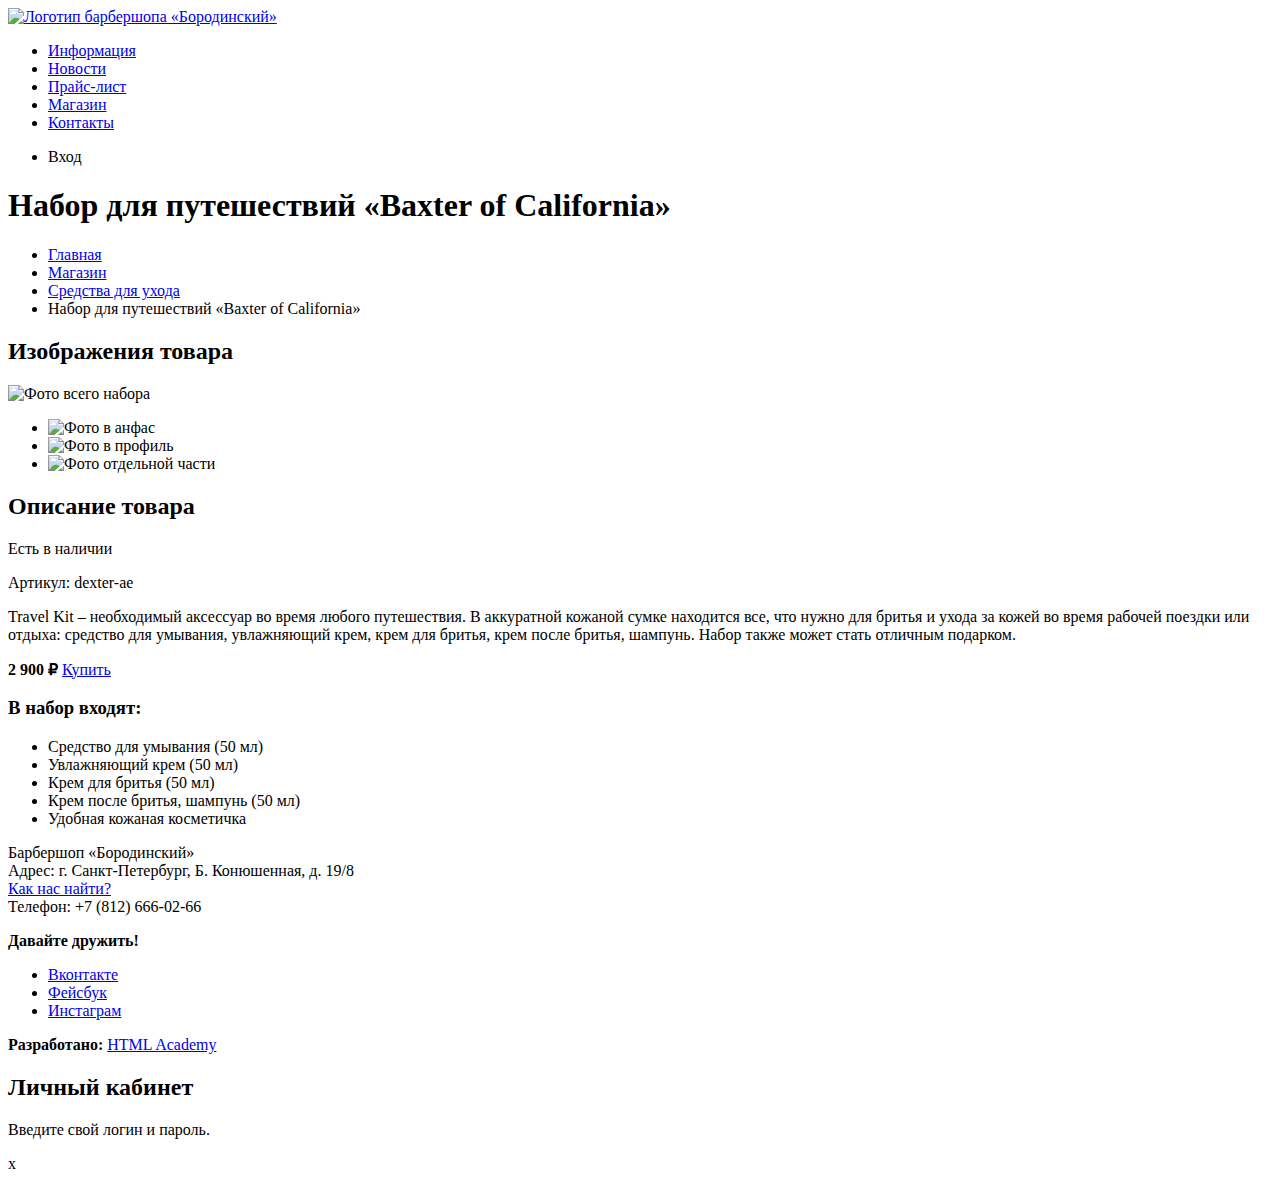
==== catalog-item.html @ efb2ac24 "Разметка главной страницы барбершопа, каталога и карточки товара" ====
<!DOCTYPE html>
<html lang="ru">
  <head>
    <meta charset="utf-8">
    <title></title>
  </head>
  <body>
    <header class="main-header">
      <nav class="main-navigation">
        <a class="main-header-logo" href="index.html">
          <img src="img/logo.svg" width="111" height="24" alt="Логотип барбершопа «Бородинский»">
        </a>
        <ul class="site-navigation">
          <li><a href="info.html">Информация</a></li>
          <li><a href="news.html">Новости</a></li>
          <li><a href="price.html">Прайс-лист</a></li>
           <li class="site-navigation-current"><a href="catalog.html">Магазин</a></li>
          <li><a href="contacts.html">Контакты</a></li>
        </ul>
        <ul class="user-navigation">
          <li class="login-link">Вход</li>
        </ul>
      </nav>
    </header>
    <main class="container">
      
      <h1 class="page-title">Набор для путешествий «Baxter of California»</h1>
      
      <ul class="breadcrumbs">
        <li><a href="index.html">Главная</a></li>
        <li><a href="#">Магазин</a></li>
        <li><a href="#">Средства для ухода</a></li>
        <li class="breadcrumbs-current">Набор для путешествий «Baxter of California»</li>
      </ul>
      
      <section class="product-photos">
        <h2 class="visually-hidden">Изображения товара</h2>
        <p class="product-photo-full">
          <img src="img/product-big.jpg" width="460" height="498" alt="Фото всего набора">
        </p>
        <ul class="product-photo-preview">
          <li><img src="img/product-small-1.jpg" width="140" height="149" alt="Фото в анфас"></li>
          <li><img src="img/product-small-2.jpg" width="140" height="149" alt="Фото в профиль"></li>
          <li><img src="img/product-small-3.jpg" width="140" height="149" alt="Фото отдельной части"></li>
        </ul>
      </section>
      
      <section class="product-info">
        <h2 class="visually-hidden">Описание товара</h2>
        <p class="product-availability">Есть в наличии</p>
        <p class="product-article">Артикул: dexter-ae</p>
        <p class="product-text">Travel Kit – необходимый аксессуар во время любого путешествия. В аккуратной кожаной сумке находится все, что нужно для бритья и ухода за кожей во время рабочей поездки или отдыха: средство для умывания, увлажняющий крем, крем для бритья, крем после бритья, шампунь. Набор также может стать отличным подарком.</p>
        <p class="product-price">
          <b>2 900 ₽</b>
          <a class="button" href="#">Купить</a>
        </p>
        <h3>В набор входят:</h3>
        <ul>
          <li>Средство для умывания (50 мл)</li>
          <li>Увлажняющий крем (50 мл)</li>
          <li>Крем для бритья (50 мл)</li>
          <li>Крем после бритья, шампунь (50 мл)</li>
          <li>Удобная кожаная косметичка</li>
        </ul>
      </section>
    </main>
    <footer class="main-footer">
      <p class="footer-contacts">
        Барбершоп «Бородинский»<br>
        Адрес: г. Санкт-Петербург, Б. Конюшенная, д. 19/8<br>
        <a href="map.html">Как нас найти?</a><br>
        Телефон: +7 (812) 666-02-66
      </p>
      <div class="footer-social">
        <b>Давайте дружить!</b>
        <ul>
          <li><a class="social-button" href="#">Вконтакте</a></li>
          <li><a class="social-button" href="#">Фейсбук</a></li>
          <li><a class="social-button" href="#">Инстаграм</a></li>
        </ul>
      </div>
      <p class="footer-copyright">
        <b>Разработано:</b> <a class="button" href="https://htmlacademy.ru">HTML Academy</a>
      </p>
    </footer>
    
    <section class="modal modal-login">
      <h2>Личный кабинет</h2>
      <p>Введите свой логин и пароль.</p>
      <!-- Здесь будет форма -->
      <span class="modal-close">x</span>
    </section>
  </body>
</html>
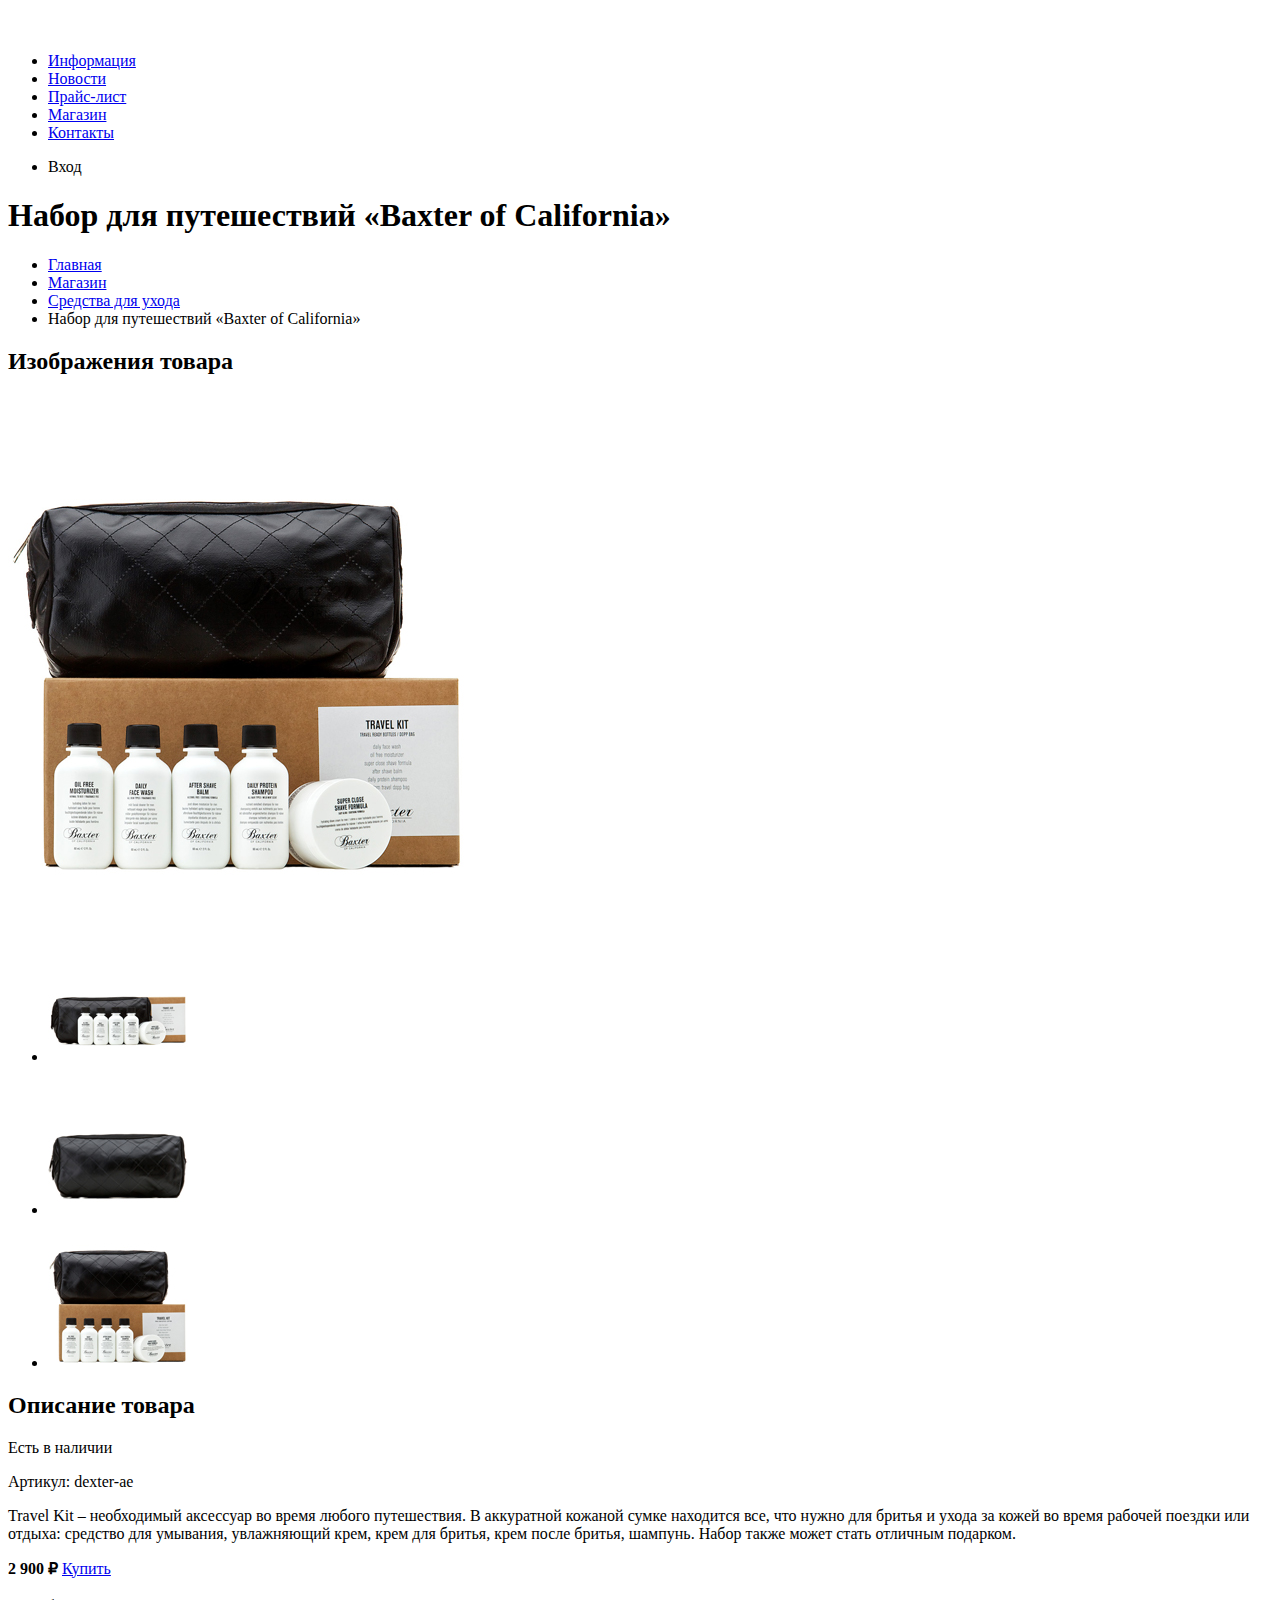
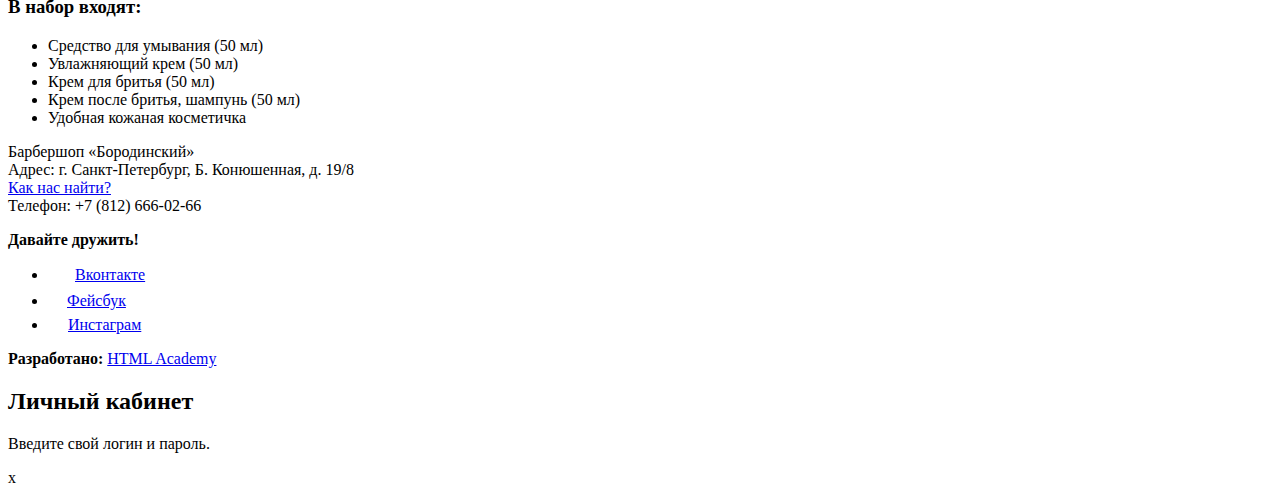
==== commit 22297238: "Добавила контентные изображения и подключила их." ====
--- a/catalog-item.html
+++ b/catalog-item.html
@@ -1,94 +1,102 @@
 <!DOCTYPE html>
 <html lang="ru">
-  <head>
-    <meta charset="utf-8">
-    <title></title>
-  </head>
-  <body>
-    <header class="main-header">
-      <nav class="main-navigation">
-        <a class="main-header-logo" href="index.html">
-          <img src="img/logo.svg" width="111" height="24" alt="Логотип барбершопа «Бородинский»">
-        </a>
-        <ul class="site-navigation">
-          <li><a href="info.html">Информация</a></li>
-          <li><a href="news.html">Новости</a></li>
-          <li><a href="price.html">Прайс-лист</a></li>
-           <li class="site-navigation-current"><a href="catalog.html">Магазин</a></li>
-          <li><a href="contacts.html">Контакты</a></li>
-        </ul>
-        <ul class="user-navigation">
-          <li class="login-link">Вход</li>
-        </ul>
-      </nav>
-    </header>
-    <main class="container">
-      
-      <h1 class="page-title">Набор для путешествий «Baxter of California»</h1>
-      
-      <ul class="breadcrumbs">
-        <li><a href="index.html">Главная</a></li>
-        <li><a href="#">Магазин</a></li>
-        <li><a href="#">Средства для ухода</a></li>
-        <li class="breadcrumbs-current">Набор для путешествий «Baxter of California»</li>
+
+<head>
+  <meta charset="utf-8">
+  <title></title>
+</head>
+
+<body>
+  <header class="main-header">
+    <nav class="main-navigation">
+      <a class="main-header-logo" href="index.html">
+        <img src="img/logo.svg" width="111" height="24" alt="Логотип барбершопа «Бородинский»">
+      </a>
+      <ul class="site-navigation">
+        <li><a href="info.html">Информация</a></li>
+        <li><a href="news.html">Новости</a></li>
+        <li><a href="price.html">Прайс-лист</a></li>
+        <li class="site-navigation-current"><a href="catalog.html">Магазин</a></li>
+        <li><a href="contacts.html">Контакты</a></li>
       </ul>
-      
-      <section class="product-photos">
-        <h2 class="visually-hidden">Изображения товара</h2>
-        <p class="product-photo-full">
-          <img src="img/product-big.jpg" width="460" height="498" alt="Фото всего набора">
-        </p>
-        <ul class="product-photo-preview">
-          <li><img src="img/product-small-1.jpg" width="140" height="149" alt="Фото в анфас"></li>
-          <li><img src="img/product-small-2.jpg" width="140" height="149" alt="Фото в профиль"></li>
-          <li><img src="img/product-small-3.jpg" width="140" height="149" alt="Фото отдельной части"></li>
-        </ul>
-      </section>
-      
-      <section class="product-info">
-        <h2 class="visually-hidden">Описание товара</h2>
-        <p class="product-availability">Есть в наличии</p>
-        <p class="product-article">Артикул: dexter-ae</p>
-        <p class="product-text">Travel Kit – необходимый аксессуар во время любого путешествия. В аккуратной кожаной сумке находится все, что нужно для бритья и ухода за кожей во время рабочей поездки или отдыха: средство для умывания, увлажняющий крем, крем для бритья, крем после бритья, шампунь. Набор также может стать отличным подарком.</p>
-        <p class="product-price">
-          <b>2 900 ₽</b>
-          <a class="button" href="#">Купить</a>
-        </p>
-        <h3>В набор входят:</h3>
-        <ul>
-          <li>Средство для умывания (50 мл)</li>
-          <li>Увлажняющий крем (50 мл)</li>
-          <li>Крем для бритья (50 мл)</li>
-          <li>Крем после бритья, шампунь (50 мл)</li>
-          <li>Удобная кожаная косметичка</li>
-        </ul>
-      </section>
-    </main>
-    <footer class="main-footer">
-      <p class="footer-contacts">
-        Барбершоп «Бородинский»<br>
-        Адрес: г. Санкт-Петербург, Б. Конюшенная, д. 19/8<br>
-        <a href="map.html">Как нас найти?</a><br>
-        Телефон: +7 (812) 666-02-66
+      <ul class="user-navigation">
+        <li class="login-link">Вход</li>
+      </ul>
+    </nav>
+  </header>
+
+  <main class="container">
+    <h1 class="page-title">Набор для путешествий «Baxter of California»</h1>
+    <ul class="breadcrumbs">
+      <li><a href="index.html">Главная</a></li>
+      <li><a href="#">Магазин</a></li>
+      <li><a href="#">Средства для ухода</a></li>
+      <li class="breadcrumbs-current">Набор для путешествий «Baxter of California»</li>
+    </ul>
+
+    <section class="product-photos">
+      <h2 class="visually-hidden">Изображения товара</h2>
+      <p class="product-photo-full">
+        <img src="img/item-photo-big.jpg" width="460" height="498" alt="Фото всего набора">
       </p>
-      <div class="footer-social">
-        <b>Давайте дружить!</b>
-        <ul>
-          <li><a class="social-button" href="#">Вконтакте</a></li>
-          <li><a class="social-button" href="#">Фейсбук</a></li>
-          <li><a class="social-button" href="#">Инстаграм</a></li>
-        </ul>
-      </div>
-      <p class="footer-copyright">
-        <b>Разработано:</b> <a class="button" href="https://htmlacademy.ru">HTML Academy</a>
+      <ul class="product-photo-preview">
+        <li><img src="img/item-photo-small1.jpg" width="140" height="149" alt="Фото в анфас"></li>
+        <li><img src="img/item-photo-small2.jpg" width="140" height="149" alt="Фото в профиль"></li>
+        <li><img src="img/item-photo-small3.jpg" width="140" height="149" alt="Фото отдельной части"></li>
+      </ul>
+    </section>
+
+    <section class="product-info">
+      <h2 class="visually-hidden">Описание товара</h2>
+      <p class="product-availability">Есть в наличии</p>
+      <p class="product-article">Артикул: dexter-ae</p>
+      <p class="product-text">Travel Kit – необходимый аксессуар во время любого путешествия. В аккуратной кожаной сумке находится все, что нужно для бритья и ухода за кожей во время рабочей поездки или отдыха: средство для умывания, увлажняющий крем, крем для бритья, крем после бритья, шампунь. Набор также может стать отличным подарком.</p>
+      <p class="product-price">
+        <b>2 900 &#8381;</b>
+        <a class="button" href="#">Купить</a>
       </p>
-    </footer>
-    
-    <section class="modal modal-login">
-      <h2>Личный кабинет</h2>
-      <p>Введите свой логин и пароль.</p>
-      <!-- Здесь будет форма -->
-      <span class="modal-close">x</span>
+      <h3>В набор входят:</h3>
+      <ul>
+        <li>Средство для умывания (50 мл)</li>
+        <li>Увлажняющий крем (50 мл)</li>
+        <li>Крем для бритья (50 мл)</li>
+        <li>Крем после бритья, шампунь (50 мл)</li>
+        <li>Удобная кожаная косметичка</li>
+      </ul>
     </section>
-  </body>
-</html>
+  </main>
+  <footer class="main-footer">
+    <p class="footer-contacts">
+      Барбершоп «Бородинский»<br>
+      Адрес: г. Санкт-Петербург, Б. Конюшенная, д. 19/8<br>
+      <a href="map.html">Как нас найти?</a><br>
+      Телефон: +7 (812) 666-02-66
+    </p>
+    <div class="footer-social">
+      <b>Давайте дружить!</b>
+      <ul>
+        <li>
+          <a class="social-button" href="#">
+            <img src="img/vk.svg" width="27" height="15" alt="Вконтакте">Вконтакте</a></li>
+        <li>
+          <a class="social-button" href="#">
+            <img src="img/facebook.svg" width="19" height="22" alt="Фейсбук">Фейсбук</a></li>
+        <li>
+          <a class="social-button" href="#">
+            <img src="img/instagram.svg" width="20" height="20" alt="Инстаграм">Инстаграм</a></li>
+      </ul>
+    </div>
+    <p class="footer-copyright">
+      <b>Разработано:</b> <a class="button" href="https://htmlacademy.ru">HTML Academy</a>
+    </p>
+  </footer>
+
+  <section class="modal modal-login">
+    <h2>Личный кабинет</h2>
+    <p>Введите свой логин и пароль.</p>
+    <!-- Здесь будет форма -->
+    <span class="modal-close">x</span>
+  </section>
+</body>
+
+</html>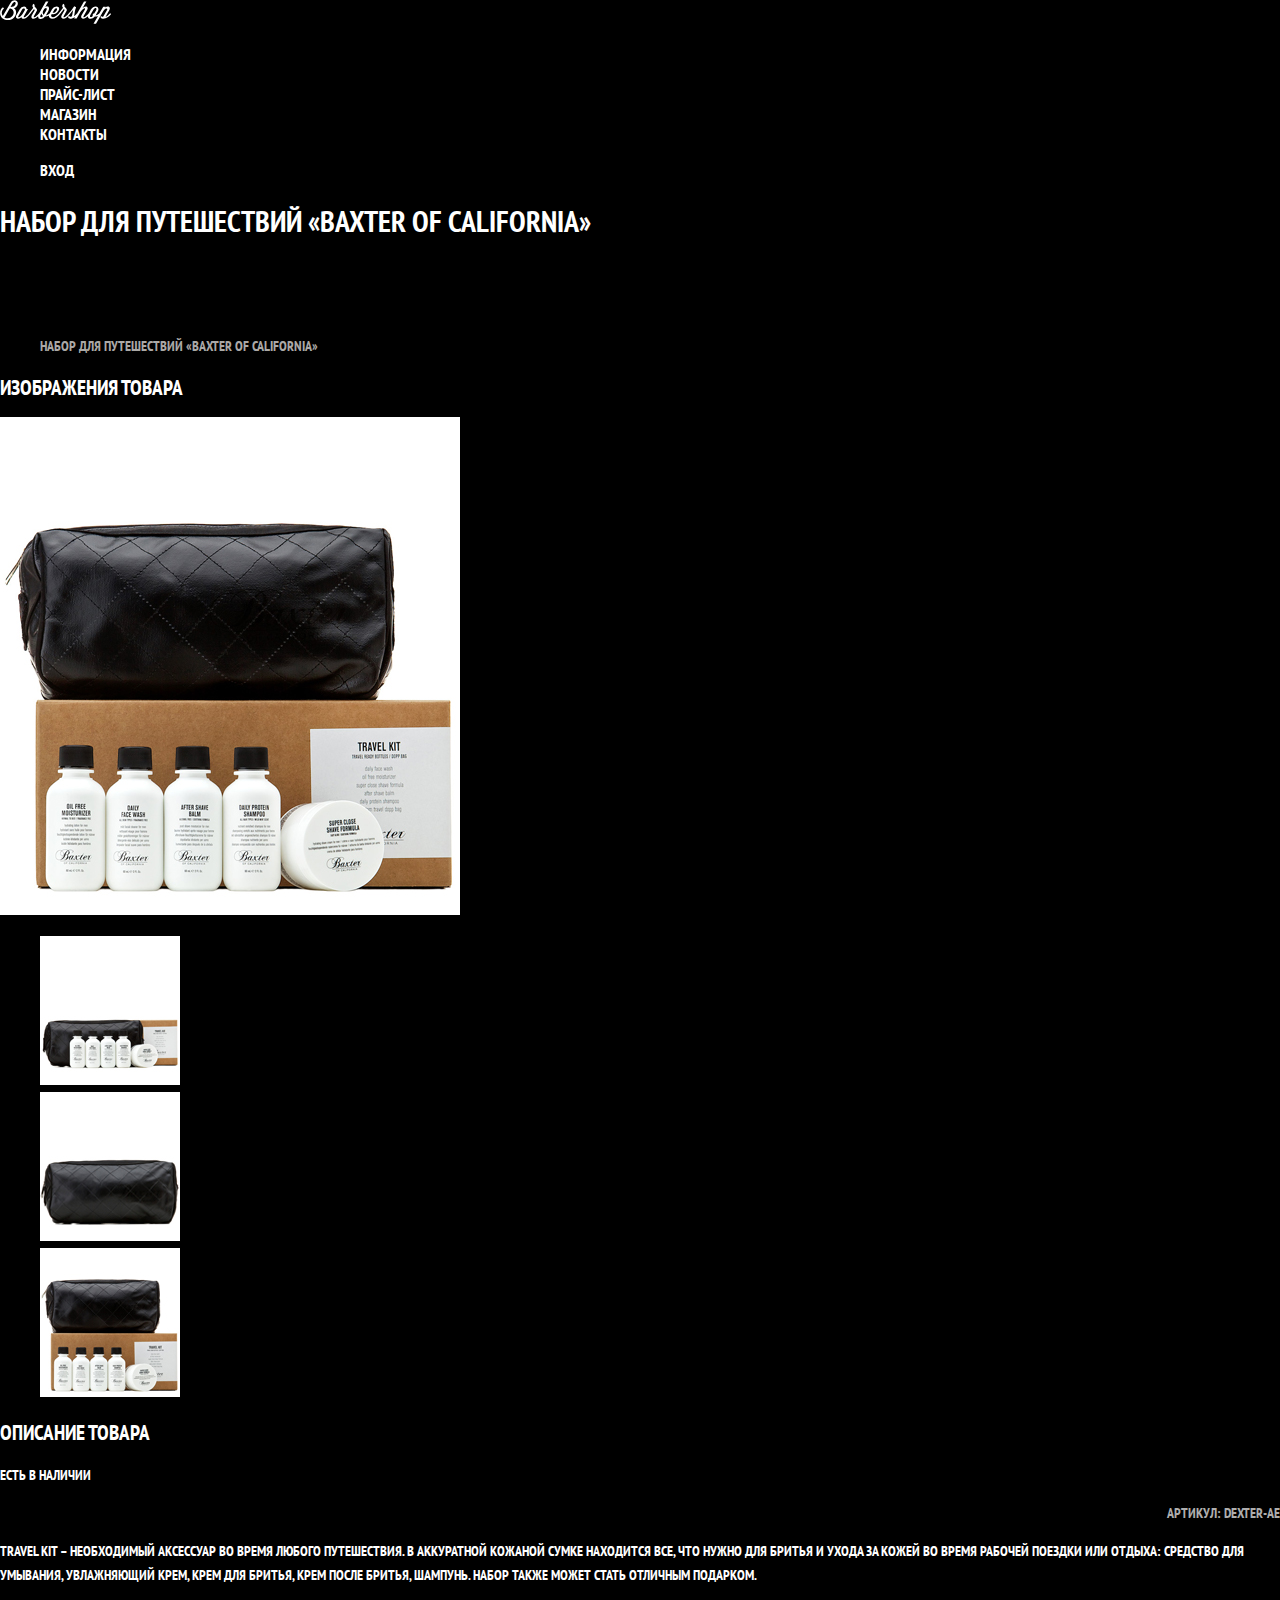
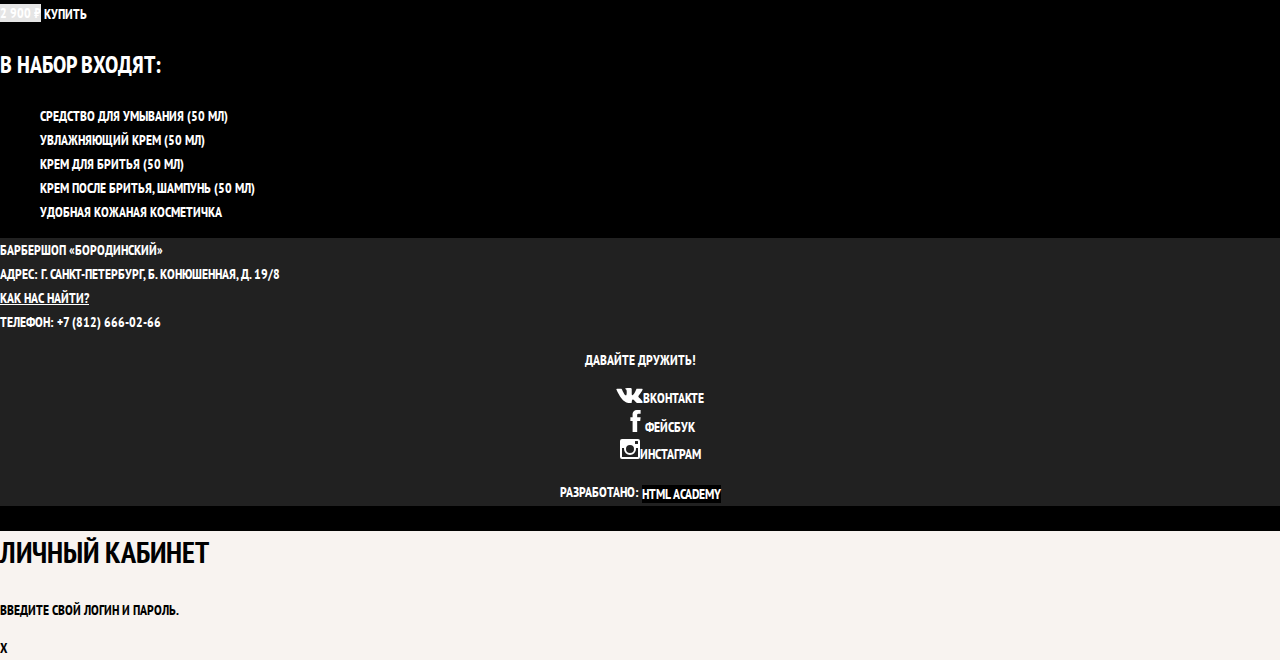
==== commit 9a026159: "Базовая стилизация Барбершопа" ====
--- a/catalog-item.html
+++ b/catalog-item.html
@@ -3,7 +3,10 @@
 
 <head>
   <meta charset="utf-8">
-  <title></title>
+  <title>Карточка товара</title>
+  <link href="https://fonts.googleapis.com/css?family=PT+Sans+Narrow:400,700&amp;subset=latin,cyrillic" rel="stylesheet">
+  <link href="css/normalize.css" rel="stylesheet">
+  <link href="css/style.css" rel="stylesheet">
 </head>
 
 <body>
--- a/css/style.css
+++ b/css/style.css
@@ -0,0 +1,312 @@
+body {
+  margin: 0;
+  padding: 0;
+
+  font-family: "PT Sans Narrow", Arial, sans-serif;
+  font-size: 14px;
+  line-height: 24px;
+  font-weight: 700;
+  color: #ffffff;
+  text-transform: uppercase;
+  
+  background-color: #000000;
+  background-image: url("img/bg.jpg");
+  background-position: top center;
+  background-repeat: no-repeat;
+}
+.inner-page {
+  color: #000000;
+
+  background-color: #f9f6f3;
+  background-image: url("img/pattern-light.jpg");
+  background-position: 0 0;
+  background-repeat: repeat;
+}
+a {
+  text-decoration: none;
+}
+.main-navigation {
+  font-size: 16px;
+  line-height: 20px;
+  color: #ffffff;
+
+  background-color: #000000;
+}
+.site-navigation,
+.user-navigation {
+  list-style: none;
+}
+.site-navigation a,
+.user-navigation a {
+  color: #ffffff;
+}
+.site-navigation a:hover,
+.site-navigation a:focus,
+.user-navigation a:hover,
+.user-navigation a:focus {
+  background-color: #242424;
+}
+.features-list {
+  list-style: none;
+}
+.feature-item {
+  text-align: center;
+}
+
+.feature-item h3 {
+  font-size: 30px;
+  line-height: 42px;
+}
+.index-columns {
+  color: #000000;
+
+  background-color: #f8f5f2;
+  background-image: url("img/pattern-light.jpg");
+  background-position: 0 0;
+  background-repeat: repeat;
+}
+
+.index-columns h2 {
+  font-size: 30px;
+  line-height: 42px;
+}
+.news-list {
+  list-style: none;
+}
+
+.news-item time {
+  text-transform: none;
+}
+.gallery-content {
+  background-color: #cccccc;
+  border: 7px solid #ffffff;
+}
+.button {
+  font: inherit;
+
+  text-align: center;
+  color: #ffffff;
+  vertical-align: middle;
+  text-transform: uppercase;
+
+  background-color: #000000;
+  border: none;
+}
+.button:hover,
+.button:focus,
+.button:active {
+  background-color: #663d15;
+}
+.appointment-item input {
+  font: inherit;
+
+  background-color: transparent;
+  border: 2px solid #000000;
+}
+.appointment-item input:focus {
+  border-color: #663d15;
+}
+.page-title {
+  font-size: 30px;
+  line-height: 42px;
+}
+.breadcrumbs {
+  list-style: none;
+}
+.breadcrumbs a {
+  color: #000000;
+}
+
+.breadcrumbs a:hover,
+.breadcrumbs a:focus {
+  text-decoration: underline;
+}
+
+.breadcrumbs-current {
+  color: #aba9a7;
+}
+.filter fieldset {
+  border: none;
+}
+.filter legend {
+  font-size: 24px;
+  line-height: 30px;
+}
+.filter ul {
+  list-style: none;
+  line-height: 18px;
+}
+.filter-input:hover + label,
+.filter-input:focus + label {
+  color: #663d15;
+}
+
+.filter-input:disabled + label {
+  color: #000000;
+
+  opacity: 0.5;
+}
+.catalog-list {
+  list-style: none;
+}
+
+.catalog-item {
+  background-color: #f8f8f8;
+  box-shadow: 0 0 10px rgba(0, 0, 0, 0.1);
+}
+
+.catalog-item:hover {
+  box-shadow: 0 0 10px rgba(0, 0, 0, 0.2);
+}
+.catalog-item a {
+  color: #000000;
+}
+
+.catalog-item h3 {
+  font-size: 14px;
+  line-height: 18px;
+}
+.catalog-category {
+  text-transform: none;
+}
+.catalog-item-price b {
+  font-size: 14px;
+  line-height: 20px;
+  text-align: center;
+
+  background-color: #e5e5e5;
+}
+.catalog-item-price .button {
+  line-height: 20px;
+  color: #ffffff;
+}
+.pagination-list {
+  list-style: none;
+}
+.pagination-item a {
+  color: #ffffff;
+
+  background-color: #000000;
+}
+.pagination-item a:hover,
+.pagination-item a:focus,
+.pagination-item a:active {
+  background-color: #663d15;
+}
+.pagination-item-current a {
+  color: #000000;
+
+  background-color: #ffffff;
+}
+
+.pagination-item-current a:hover,
+.pagination-item-current a:focus,
+.pagination-item-current a:active {
+  color: #000000;
+
+  background-color: #ffffff;
+}
+.product-photo-preview {
+  list-style: none;
+}
+.product-photo-preview li {
+  box-shadow: 0 0 10px 2px rgba(0, 0, 0, 0.1);
+}
+
+.product-photo-full {
+  box-shadow: 0 0 10px 2px rgba(0, 0, 0, 0.1);
+}
+.product-article {
+  text-align: right;
+  color: #aeaeae;
+}
+.product-price b {
+  line-height: 20px;
+  text-align: center;
+
+  background-color: #e5e5e5;
+}
+.product-info h3 {
+  font-size: 24px;
+  line-height: 30px;
+}
+
+.product-info ul {
+  list-style: none;
+}
+.main-footer {
+  color: #ffffff;
+
+  background-color: #212121;
+  background-image: url("img/pattern-dark.jpg");
+  background-position: 0 0;
+  background-repeat: repeat;
+}
+.footer-contacts a {
+  color: #ffffff;
+  text-decoration: underline;
+}
+
+.footer-contacts a:hover,
+.footer-contacts a:focus {
+  text-decoration: none;
+}
+.footer-social {
+  text-align: center;
+}
+
+.footer-social ul {
+  list-style: none;
+}
+
+.social-button {
+  color: #ffffff;
+}
+.footer-copyright {
+  text-align: center;
+}
+
+.footer-copyright .button:hover,
+.footer-copyright .button:focus {
+  color: #000000;
+
+  background-color: #ffffff;
+}
+.modal {
+  color: #000000;
+
+  background-color: #f8f3f0;
+  background-image: url("img/pattern-light.jpg");
+  background-position: 0 0;
+  background-repeat: repeat;
+}
+.modal h2 {
+  font-size: 30px;
+  line-height: 42px;
+}
+.login-form input[type="text"],
+.login-form input[type="password"] {
+  font: inherit;
+  color: #000000;
+  text-transform: uppercase;
+
+  background-color: #f9f6f3;
+  border: 2px solid #000000;
+}
+.login-form input:focus {
+  border-color: #663d15;
+}
+
+.login-checkbox:hover,
+.login-checkbox:focus {
+  color: #663d15;
+}
+.restore {
+  color: #000000;
+  text-decoration: underline;
+}
+
+.restore:hover,
+.restore:focus {
+  text-decoration: none;
+}
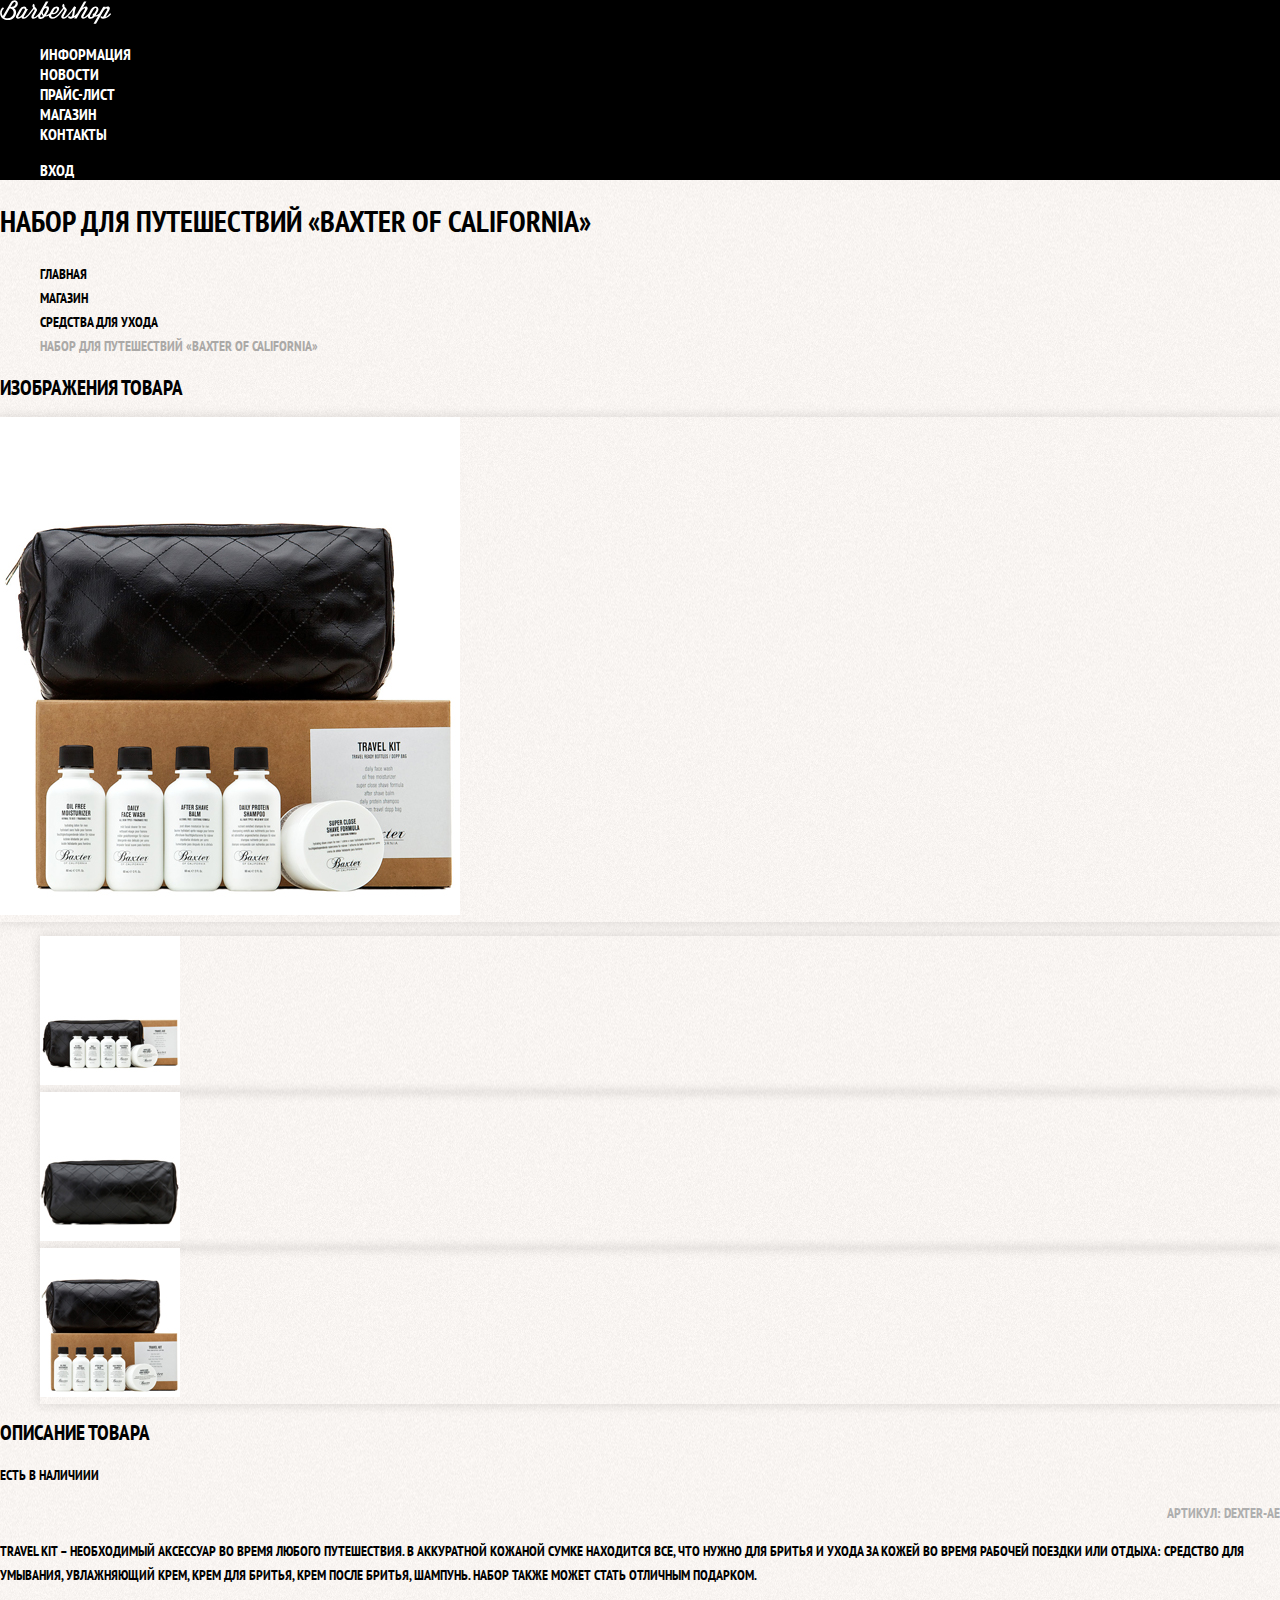
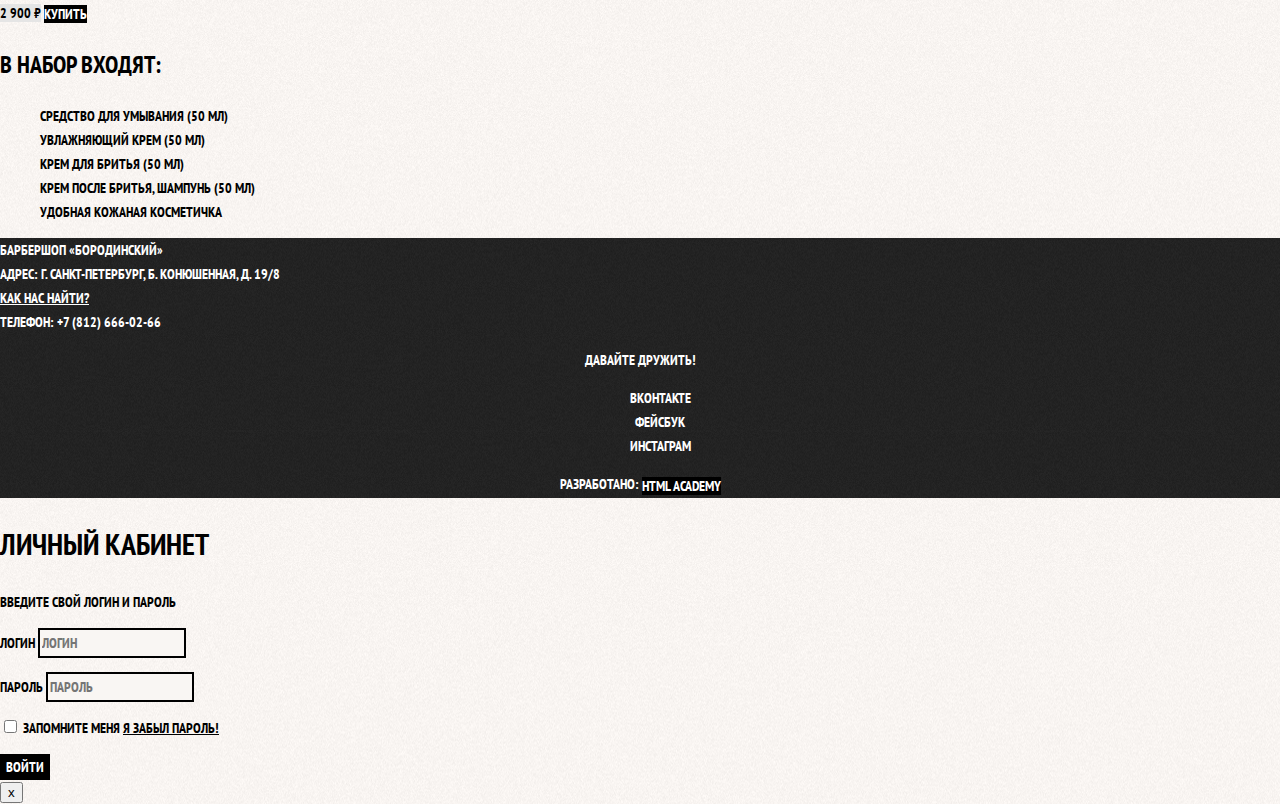
==== commit 9b03d575: "Дополнения по базовой стилизации" ====
--- a/catalog-item.html
+++ b/catalog-item.html
@@ -2,14 +2,14 @@
 <html lang="ru">
 
 <head>
-  <meta charset="utf-8">
-  <title>Карточка товара</title>
+  <meta charset="UTF-8">
+  <title></title>
   <link href="https://fonts.googleapis.com/css?family=PT+Sans+Narrow:400,700&amp;subset=latin,cyrillic" rel="stylesheet">
   <link href="css/normalize.css" rel="stylesheet">
   <link href="css/style.css" rel="stylesheet">
 </head>
 
-<body>
+<body class="inner-page">
   <header class="main-header">
     <nav class="main-navigation">
       <a class="main-header-logo" href="index.html">
@@ -27,7 +27,6 @@
       </ul>
     </nav>
   </header>
-
   <main class="container">
     <h1 class="page-title">Набор для путешествий «Baxter of California»</h1>
     <ul class="breadcrumbs">
@@ -36,22 +35,21 @@
       <li><a href="#">Средства для ухода</a></li>
       <li class="breadcrumbs-current">Набор для путешествий «Baxter of California»</li>
     </ul>
-
     <section class="product-photos">
       <h2 class="visually-hidden">Изображения товара</h2>
       <p class="product-photo-full">
-        <img src="img/item-photo-big.jpg" width="460" height="498" alt="Фото всего набора">
+        <img src="img/product-big.jpg" width="460" height="498" alt="Фото всего набора">
       </p>
       <ul class="product-photo-preview">
-        <li><img src="img/item-photo-small1.jpg" width="140" height="149" alt="Фото в анфас"></li>
-        <li><img src="img/item-photo-small2.jpg" width="140" height="149" alt="Фото в профиль"></li>
-        <li><img src="img/item-photo-small3.jpg" width="140" height="149" alt="Фото отдельной части"></li>
+        <li><img src="img/product-small-1.jpg" width="140" height="149" alt="Фото в анфас"></li>
+        <li><img src="img/product-small-2.jpg" width="140" height="149" alt="Фото в профиль"></li>
+        <li><img src="img/product-small-3.jpg" width="140" height="149" alt="Фото отдельной части"></li>
       </ul>
     </section>
 
     <section class="product-info">
       <h2 class="visually-hidden">Описание товара</h2>
-      <p class="product-availability">Есть в наличии</p>
+      <p class="product-availability">Есть в наличиии</p>
       <p class="product-article">Артикул: dexter-ae</p>
       <p class="product-text">Travel Kit – необходимый аксессуар во время любого путешествия. В аккуратной кожаной сумке находится все, что нужно для бритья и ухода за кожей во время рабочей поездки или отдыха: средство для умывания, увлажняющий крем, крем для бритья, крем после бритья, шампунь. Набор также может стать отличным подарком.</p>
       <p class="product-price">
@@ -68,6 +66,7 @@
       </ul>
     </section>
   </main>
+
   <footer class="main-footer">
     <p class="footer-contacts">
       Барбершоп «Бородинский»<br>
@@ -78,15 +77,9 @@
     <div class="footer-social">
       <b>Давайте дружить!</b>
       <ul>
-        <li>
-          <a class="social-button" href="#">
-            <img src="img/vk.svg" width="27" height="15" alt="Вконтакте">Вконтакте</a></li>
-        <li>
-          <a class="social-button" href="#">
-            <img src="img/facebook.svg" width="19" height="22" alt="Фейсбук">Фейсбук</a></li>
-        <li>
-          <a class="social-button" href="#">
-            <img src="img/instagram.svg" width="20" height="20" alt="Инстаграм">Инстаграм</a></li>
+        <li><a class="social-button" href="#">Вконтакте</a></li>
+        <li><a class="social-button" href="#">Фейсбук</a></li>
+        <li><a class="social-button" href="#">Инстаграм</a></li>
       </ul>
     </div>
     <p class="footer-copyright">
@@ -96,10 +89,30 @@
 
   <section class="modal modal-login">
     <h2>Личный кабинет</h2>
-    <p>Введите свой логин и пароль.</p>
-    <!-- Здесь будет форма -->
-    <span class="modal-close">x</span>
+    <p>Введите свой логин и пароль</p>
+    <form class="login-form" action="https://echo.htmlacademy.ru" method="post">
+      <p>
+        <label class="visually-hidden" for="user-login">Логин</label>
+        <input class="login-icon-user" id="user-login" type="text" name="login" placeholder="Логин">
+      </p>
+
+      <p>
+        <label class="visually-hidden" for="user-password">Пароль</label>
+        <input class="login-icon-password" id="user-password" type="password" name="password" placeholder="Пароль">
+      </p>
+
+      <p class="login-password-info">
+        <label class="login-checkbox">
+          <input type="checkbox" name="remember">
+          Запомните меня
+        </label>
+        <a class="restore" href="#">Я забыл пароль!</a>
+      </p>
+      <button class="button" type="submit">Войти</button>
+    </form>
+    <button class="modal-close" type="button">x</button>
   </section>
+
 </body>
 
-</html>+</html>
--- a/css/style.css
+++ b/css/style.css
@@ -8,23 +8,44 @@
   font-weight: 700;
   color: #ffffff;
   text-transform: uppercase;
-  
+
   background-color: #000000;
-  background-image: url("img/bg.jpg");
+  background-image: url("../img/bg.jpg");
   background-position: top center;
   background-repeat: no-repeat;
 }
+
 .inner-page {
   color: #000000;
 
   background-color: #f9f6f3;
-  background-image: url("img/pattern-light.jpg");
+  background-image: url("../img/pattern-light.jpg");
   background-position: 0 0;
   background-repeat: repeat;
 }
+
 a {
   text-decoration: none;
 }
+
+.button {
+  font: inherit;
+
+  text-align: center;
+  color: #ffffff;
+  vertical-align: middle;
+  text-transform: uppercase;
+
+  background-color: #000000;
+  border: none;
+}
+
+.button:hover,
+.button:focus,
+.button:active {
+  background-color: #663d15;
+}
+
 .main-navigation {
   font-size: 16px;
   line-height: 20px;
@@ -32,23 +53,28 @@
 
   background-color: #000000;
 }
+
 .site-navigation,
 .user-navigation {
   list-style: none;
 }
+
 .site-navigation a,
 .user-navigation a {
   color: #ffffff;
 }
+
 .site-navigation a:hover,
 .site-navigation a:focus,
 .user-navigation a:hover,
 .user-navigation a:focus {
   background-color: #242424;
 }
+
 .features-list {
   list-style: none;
 }
+
 .feature-item {
   text-align: center;
 }
@@ -57,11 +83,12 @@
   font-size: 30px;
   line-height: 42px;
 }
+
 .index-columns {
   color: #000000;
 
   background-color: #f8f5f2;
-  background-image: url("img/pattern-light.jpg");
+  background-image: url("../img/pattern-light.jpg");
   background-position: 0 0;
   background-repeat: repeat;
 }
@@ -70,6 +97,7 @@
   font-size: 30px;
   line-height: 42px;
 }
+
 .news-list {
   list-style: none;
 }
@@ -77,42 +105,32 @@
 .news-item time {
   text-transform: none;
 }
+
 .gallery-content {
   background-color: #cccccc;
   border: 7px solid #ffffff;
 }
-.button {
-  font: inherit;
-
-  text-align: center;
-  color: #ffffff;
-  vertical-align: middle;
-  text-transform: uppercase;
-
-  background-color: #000000;
-  border: none;
-}
-.button:hover,
-.button:focus,
-.button:active {
-  background-color: #663d15;
-}
+
 .appointment-item input {
   font: inherit;
 
   background-color: transparent;
   border: 2px solid #000000;
 }
+
 .appointment-item input:focus {
   border-color: #663d15;
 }
+
 .page-title {
   font-size: 30px;
   line-height: 42px;
 }
+
 .breadcrumbs {
   list-style: none;
 }
+
 .breadcrumbs a {
   color: #000000;
 }
@@ -125,17 +143,21 @@
 .breadcrumbs-current {
   color: #aba9a7;
 }
+
 .filter fieldset {
   border: none;
 }
+
 .filter legend {
   font-size: 24px;
   line-height: 30px;
 }
+
 .filter ul {
   list-style: none;
   line-height: 18px;
 }
+
 .filter-input:hover + label,
 .filter-input:focus + label {
   color: #663d15;
@@ -146,6 +168,7 @@
 
   opacity: 0.5;
 }
+
 .catalog-list {
   list-style: none;
 }
@@ -158,6 +181,7 @@
 .catalog-item:hover {
   box-shadow: 0 0 10px rgba(0, 0, 0, 0.2);
 }
+
 .catalog-item a {
   color: #000000;
 }
@@ -166,9 +190,11 @@
   font-size: 14px;
   line-height: 18px;
 }
+
 .catalog-category {
   text-transform: none;
 }
+
 .catalog-item-price b {
   font-size: 14px;
   line-height: 20px;
@@ -176,23 +202,28 @@
 
   background-color: #e5e5e5;
 }
+
 .catalog-item-price .button {
   line-height: 20px;
   color: #ffffff;
 }
+
 .pagination-list {
   list-style: none;
 }
+
 .pagination-item a {
   color: #ffffff;
 
   background-color: #000000;
 }
+
 .pagination-item a:hover,
 .pagination-item a:focus,
 .pagination-item a:active {
   background-color: #663d15;
 }
+
 .pagination-item-current a {
   color: #000000;
 
@@ -206,9 +237,11 @@
 
   background-color: #ffffff;
 }
+
 .product-photo-preview {
   list-style: none;
 }
+
 .product-photo-preview li {
   box-shadow: 0 0 10px 2px rgba(0, 0, 0, 0.1);
 }
@@ -216,16 +249,19 @@
 .product-photo-full {
   box-shadow: 0 0 10px 2px rgba(0, 0, 0, 0.1);
 }
+
 .product-article {
   text-align: right;
   color: #aeaeae;
 }
+
 .product-price b {
   line-height: 20px;
   text-align: center;
-
+  
   background-color: #e5e5e5;
 }
+
 .product-info h3 {
   font-size: 24px;
   line-height: 30px;
@@ -234,14 +270,16 @@
 .product-info ul {
   list-style: none;
 }
+
 .main-footer {
   color: #ffffff;
 
   background-color: #212121;
-  background-image: url("img/pattern-dark.jpg");
+  background-image: url("../img/pattern-dark.jpg");
   background-position: 0 0;
   background-repeat: repeat;
 }
+
 .footer-contacts a {
   color: #ffffff;
   text-decoration: underline;
@@ -251,6 +289,7 @@
 .footer-contacts a:focus {
   text-decoration: none;
 }
+
 .footer-social {
   text-align: center;
 }
@@ -262,6 +301,7 @@
 .social-button {
   color: #ffffff;
 }
+
 .footer-copyright {
   text-align: center;
 }
@@ -272,18 +312,21 @@
 
   background-color: #ffffff;
 }
+
 .modal {
   color: #000000;
 
   background-color: #f8f3f0;
-  background-image: url("img/pattern-light.jpg");
+  background-image: url("../img/pattern-light.jpg");
   background-position: 0 0;
   background-repeat: repeat;
 }
+
 .modal h2 {
   font-size: 30px;
   line-height: 42px;
 }
+
 .login-form input[type="text"],
 .login-form input[type="password"] {
   font: inherit;
@@ -293,6 +336,7 @@
   background-color: #f9f6f3;
   border: 2px solid #000000;
 }
+
 .login-form input:focus {
   border-color: #663d15;
 }
@@ -301,6 +345,7 @@
 .login-checkbox:focus {
   color: #663d15;
 }
+
 .restore {
   color: #000000;
   text-decoration: underline;
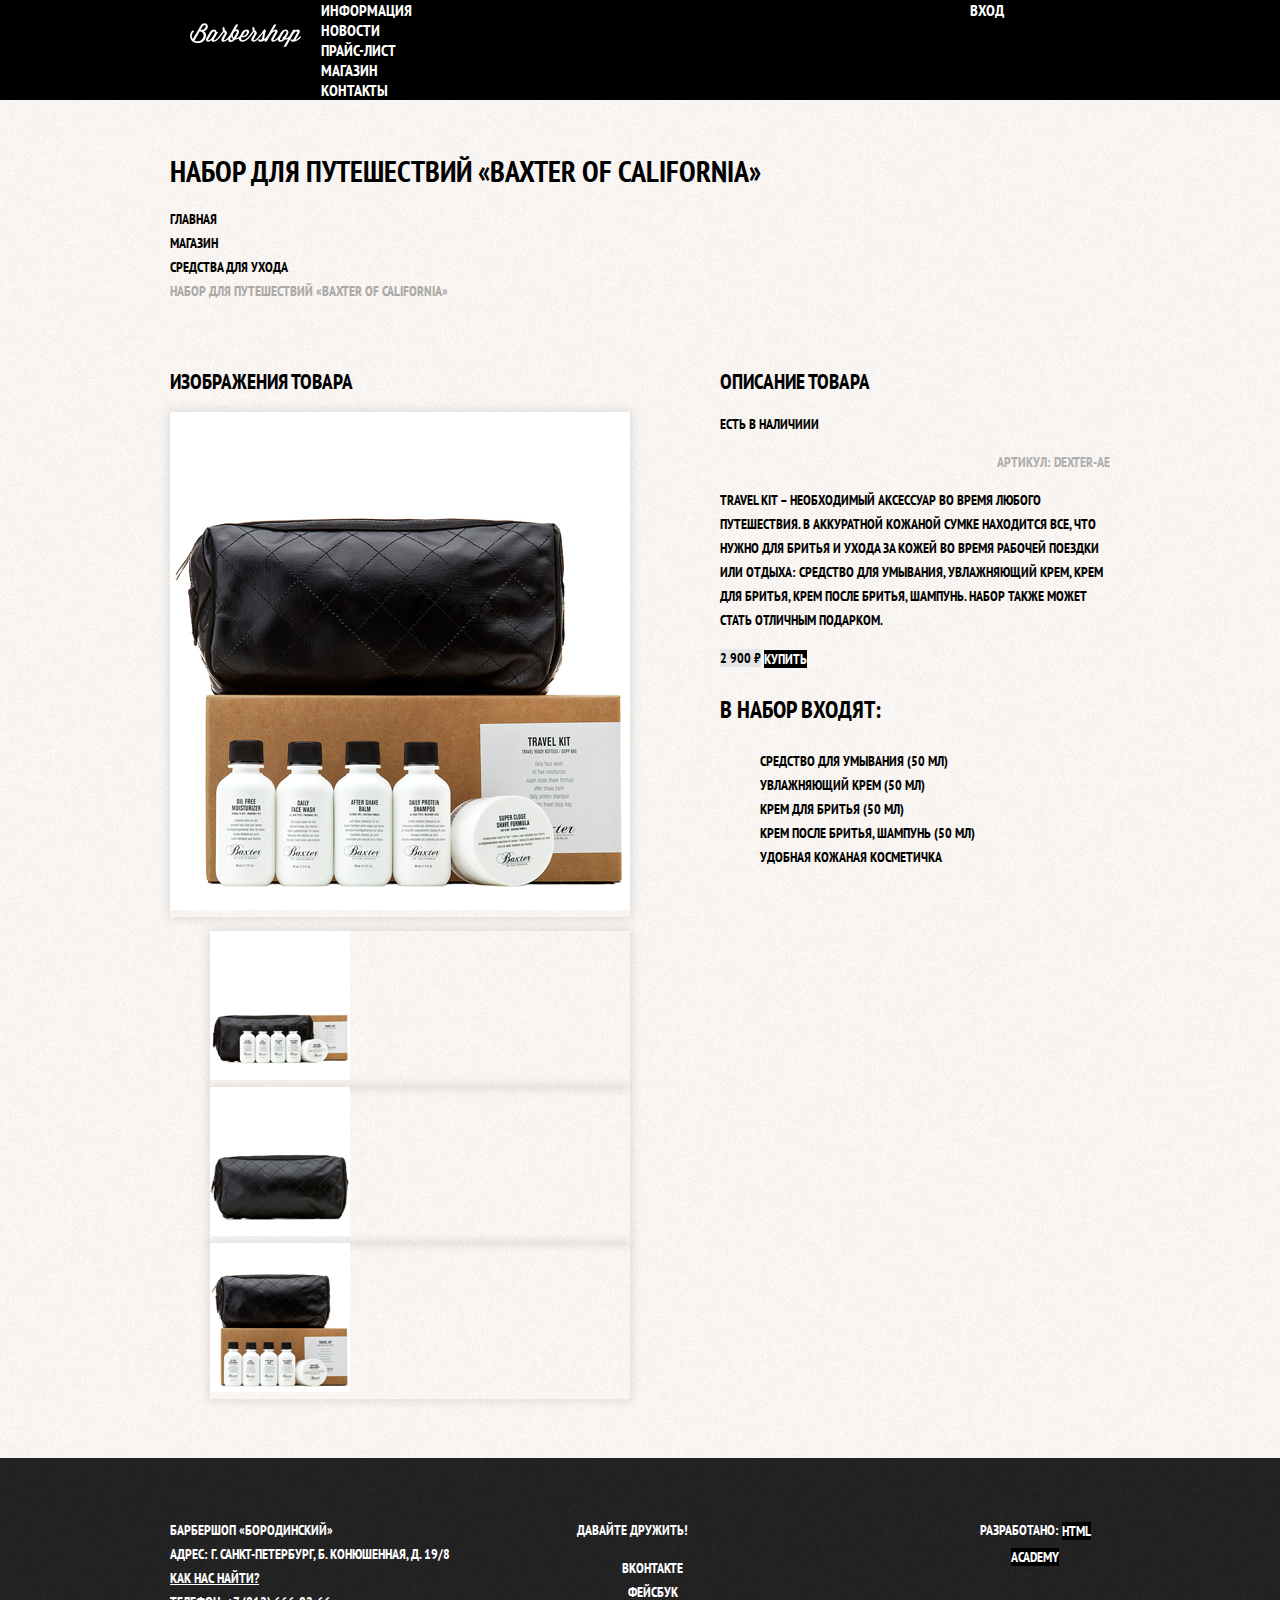
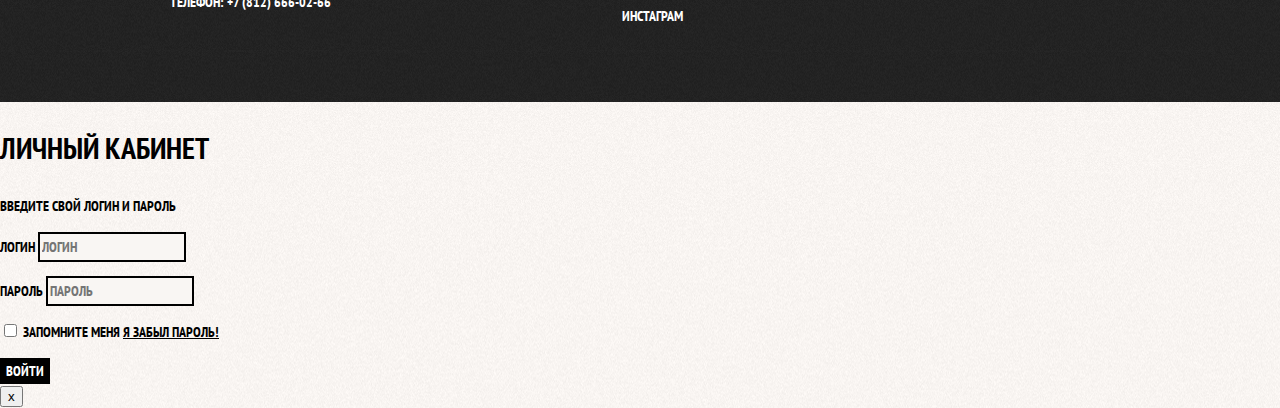
==== commit a75444c9: "Сетки" ====
--- a/catalog-item.html
+++ b/catalog-item.html
@@ -11,7 +11,7 @@
 
 <body class="inner-page">
   <header class="main-header">
-    <nav class="main-navigation">
+    <nav class="main-navigation container">
       <a class="main-header-logo" href="index.html">
         <img src="img/logo.svg" width="111" height="24" alt="Логотип барбершопа «Бородинский»">
       </a>
@@ -35,7 +35,8 @@
       <li><a href="#">Средства для ухода</a></li>
       <li class="breadcrumbs-current">Набор для путешествий «Baxter of California»</li>
     </ul>
-    <section class="product-photos">
+    <div class="catalog-columns">
+      <section class="product-photos">
       <h2 class="visually-hidden">Изображения товара</h2>
       <p class="product-photo-full">
         <img src="img/product-big.jpg" width="460" height="498" alt="Фото всего набора">
@@ -46,8 +47,8 @@
         <li><img src="img/product-small-3.jpg" width="140" height="149" alt="Фото отдельной части"></li>
       </ul>
     </section>
-
-    <section class="product-info">
+    
+      <section class="product-info">
       <h2 class="visually-hidden">Описание товара</h2>
       <p class="product-availability">Есть в наличиии</p>
       <p class="product-article">Артикул: dexter-ae</p>
@@ -65,9 +66,11 @@
         <li>Удобная кожаная косметичка</li>
       </ul>
     </section>
+     </div>
   </main>
 
   <footer class="main-footer">
+   <div class="container">
     <p class="footer-contacts">
       Барбершоп «Бородинский»<br>
       Адрес: г. Санкт-Петербург, Б. Конюшенная, д. 19/8<br>
@@ -85,6 +88,7 @@
     <p class="footer-copyright">
       <b>Разработано:</b> <a class="button" href="https://htmlacademy.ru">HTML Academy</a>
     </p>
+    </div>
   </footer>
 
   <section class="modal modal-login">
--- a/css/style.css
+++ b/css/style.css
@@ -24,6 +24,16 @@
   background-repeat: repeat;
 }
 
+.main-header {
+  margin-bottom: 75px;
+}
+
+.inner-page .main-header {
+  margin-bottom: 50px;
+  
+  background-color: #000000;
+}
+
 a {
   text-decoration: none;
 }
@@ -47,16 +57,66 @@
 }
 
 .main-navigation {
+  display: flex;
+  flex-direction: column;
+  align-items: center;
+  
   font-size: 16px;
   line-height: 20px;
   color: #ffffff;
 
+  background-color: transparent;
+}
+
+.inner-page .main-navigation {
+  display: flex;
+  align-items: flex-start;
+  flex-direction: row;
+}
+
+.main-header-logo {
+  order: 2;
+  width: 368px;
+  height: 153px;
+}
+
+.inner-page .main-header-logo {
+  order: 0;
+  
+  width: 111px;
+  height: 24px;
+  padding: 23px 20px;
+}
+
+.main-navigation-wrapper {
+  width: 100%;
+  margin-bottom: 60px;
+  
   background-color: #000000;
+}
+
+.main-navigation-wrapper .container {
+  display: flex;
+  justify-content: space-between;
 }
 
 .site-navigation,
 .user-navigation {
   list-style: none;
+  margin: 0;
+  padding: 0;
+}
+
+.site-navigation {
+  width: 620px;
+}
+
+.user-navigation {
+  width: 140px;
+}
+
+.inner-page .user-navigation {
+  margin-left: auto;
 }
 
 .site-navigation a,
@@ -71,11 +131,27 @@
   background-color: #242424;
 }
 
+.container {
+  width: 940px;
+  margin: 0 auto;
+  padding: 0 10px;  
+}
+
+.features {
+  margin-bottom: 80px;
+}
+
 .features-list {
+  display: flex;
+  justify-content: space-between;
+  margin: 0;
+  padding: 0;
+  
   list-style: none;
 }
 
 .feature-item {
+  width: 300px;
   text-align: center;
 }
 
@@ -85,6 +161,11 @@
 }
 
 .index-columns {
+  display: flex;
+  justify-content: space-between;
+  padding: 50px 80px;
+  margin-bottom: 35px;
+  
   color: #000000;
 
   background-color: #f8f5f2;
@@ -98,12 +179,20 @@
   line-height: 42px;
 }
 
+.news {
+  width: 380px;
+}
+
 .news-list {
   list-style: none;
 }
 
 .news-item time {
   text-transform: none;
+}
+
+.gallery {
+  width: 300px;
 }
 
 .gallery-content {
@@ -111,6 +200,14 @@
   border: 7px solid #ffffff;
 }
 
+.contacts {
+  width: 380px;
+}
+
+.appointment {
+  width: 300px;
+}
+
 .appointment-item input {
   font: inherit;
 
@@ -123,11 +220,19 @@
 }
 
 .page-title {
+  margin: 0;
+  margin-bottom: 15px;
+  padding: 0;
+  
   font-size: 30px;
   line-height: 42px;
 }
 
 .breadcrumbs {
+  padding: 0;
+  margin: 0;
+  margin-bottom: 50px;
+  
   list-style: none;
 }
 
@@ -144,6 +249,15 @@
   color: #aba9a7;
 }
 
+.catalog-columns {
+  display: flex;
+  justify-content: space-between;
+}
+
+.filters {
+  width: 180px;
+}
+
 .filter fieldset {
   border: none;
 }
@@ -169,13 +283,31 @@
   opacity: 0.5;
 }
 
+.catalog {
+  width: 700px;
+}
+
 .catalog-list {
+  display: flex;
+  flex-wrap: wrap;
+  padding: 0;
+  margin: 0;
+  margin-bottom: 25px;
+  
   list-style: none;
 }
 
 .catalog-item {
+  width: 220px;
+  margin-bottom: 20px;
+  margin-right: 20px;
+  
   background-color: #f8f8f8;
   box-shadow: 0 0 10px rgba(0, 0, 0, 0.1);
+}
+
+.catalog-item:nth-child(3n) {
+  margin-right: 0;
 }
 
 .catalog-item:hover {
@@ -209,6 +341,9 @@
 }
 
 .pagination-list {
+  padding: 0;
+  margin: 0;
+  
   list-style: none;
 }
 
@@ -242,6 +377,10 @@
   list-style: none;
 }
 
+.product-photos {
+  width: 460px;
+}
+
 .product-photo-preview li {
   box-shadow: 0 0 10px 2px rgba(0, 0, 0, 0.1);
 }
@@ -262,6 +401,10 @@
   background-color: #e5e5e5;
 }
 
+.product-info{
+  width: 390px;
+}
+
 .product-info h3 {
   font-size: 24px;
   line-height: 30px;
@@ -272,6 +415,9 @@
 }
 
 .main-footer {
+  margin-top: 65px;
+  padding: 60px 0;
+  
   color: #ffffff;
 
   background-color: #212121;
@@ -280,6 +426,20 @@
   background-repeat: repeat;
 }
 
+.inner-page .main-footer {
+  margin-top: 45px;
+}
+
+.main-footer .container {
+  display: flex;
+}
+
+.footer-contacts {
+  width: 320px;
+  margin: 0;
+  margin-right: 70px;
+}
+
 .footer-contacts a {
   color: #ffffff;
   text-decoration: underline;
@@ -291,6 +451,8 @@
 }
 
 .footer-social {
+  width: 145px;
+  
   text-align: center;
 }
 
@@ -303,6 +465,9 @@
 }
 
 .footer-copyright {
+  width: 150px;
+  margin: 0;
+  margin-left: auto;  
   text-align: center;
 }
 
@@ -355,3 +520,11 @@
 .restore:focus {
   text-decoration: none;
 }
+
+
+
+
+
+
+
+
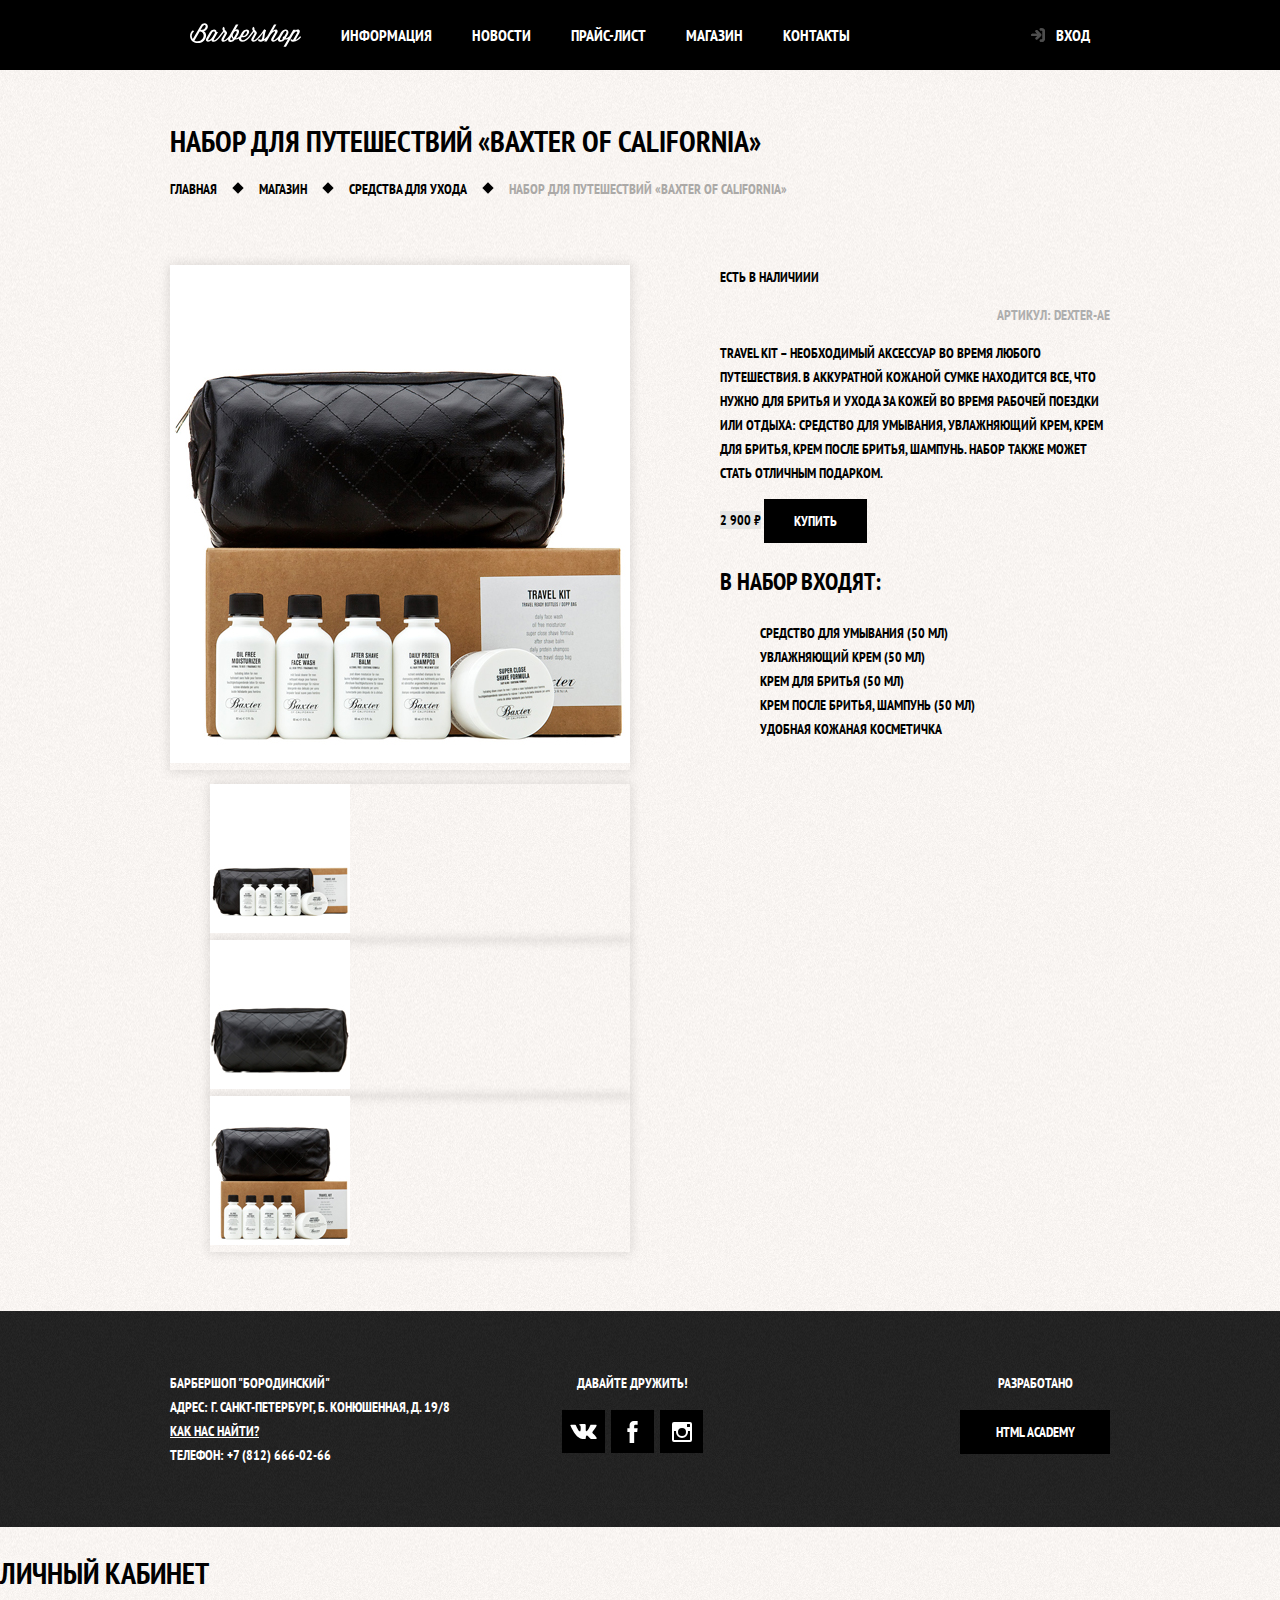
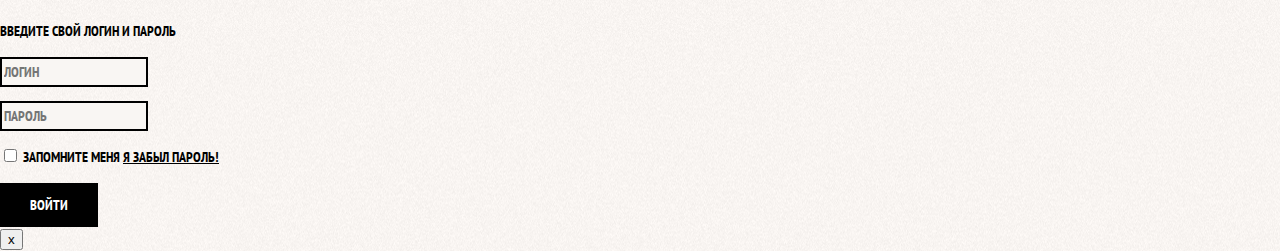
==== commit 9a09e3db: "Декоративные элементы. Страница каталога." ====
--- a/catalog-item.html
+++ b/catalog-item.html
@@ -23,8 +23,8 @@
         <li><a href="contacts.html">Контакты</a></li>
       </ul>
       <ul class="user-navigation">
-        <li class="login-link">Вход</li>
-      </ul>
+            <li><a class="login-link" href="login.html">Вход</a></li>
+          </ul>
     </nav>
   </header>
   <main class="container">
@@ -70,24 +70,40 @@
   </main>
 
   <footer class="main-footer">
-   <div class="container">
-    <p class="footer-contacts">
-      Барбершоп «Бородинский»<br>
-      Адрес: г. Санкт-Петербург, Б. Конюшенная, д. 19/8<br>
-      <a href="map.html">Как нас найти?</a><br>
-      Телефон: +7 (812) 666-02-66
-    </p>
-    <div class="footer-social">
-      <b>Давайте дружить!</b>
-      <ul>
-        <li><a class="social-button" href="#">Вконтакте</a></li>
-        <li><a class="social-button" href="#">Фейсбук</a></li>
-        <li><a class="social-button" href="#">Инстаграм</a></li>
-      </ul>
-    </div>
-    <p class="footer-copyright">
-      <b>Разработано:</b> <a class="button" href="https://htmlacademy.ru">HTML Academy</a>
-    </p>
+    <div class="container">
+      <p class="footer-contacts">
+        Барбершоп "Бородинский"<br>
+        Адрес: г. Санкт-Петербург, Б. Конюшенная, д. 19/8<br>
+        <a href="map.html">Как нас найти?</a><br>
+        Телефон: +7 (812) 666-02-66
+      </p>
+      <div class="footer-social">
+        <b>Давайте дружить!</b>
+        <ul>
+          <li>
+            <a class="social-button" href="#">
+              <span class="visually-hidden">Вконтакте</span>
+              <svg xmlns="http://www.w3.org/2000/svg" width="27" height="15" viewBox="0 0 26.14 14.91"><path d="M26 13.47l-.09-.17a13.55 13.55 0 0 0-2.6-3q-.87-.83-1.1-1.12A1 1 0 0 1 22 8a10.27 10.27 0 0 1 1.22-1.78l.88-1.16q2.35-3.13 2-4L26 .94a.8.8 0 0 0-.4-.22 2.14 2.14 0 0 0-.87 0h-3.92a.51.51 0 0 0-.27 0h-.3a.6.6 0 0 0-.15.14.93.93 0 0 0-.14.24 22.22 22.22 0 0 1-1.46 3.06q-.5.84-.93 1.46a7 7 0 0 1-.71.91 4.94 4.94 0 0 1-.52.47q-.23.18-.35.15l-.23-.05a.9.9 0 0 1-.31-.33 1.49 1.49 0 0 1-.16-.53V1.6a3.14 3.14 0 0 0 0-.62 2.12 2.12 0 0 0-.14-.44.73.73 0 0 0-.28-.33 1.57 1.57 0 0 0-.46-.18A9 9 0 0 0 12.57 0a8.93 8.93 0 0 0-3.25.33 1.83 1.83 0 0 0-.52.41q-.25.3-.07.33a1.67 1.67 0 0 1 1.16.59l.08.16a2.6 2.6 0 0 1 .19.63 6.32 6.32 0 0 1 .12 1 10.59 10.59 0 0 1 0 1.7q-.07.71-.13 1.1a2.21 2.21 0 0 1-.18.64 2.69 2.69 0 0 1-.16.3l-.07.07a1 1 0 0 1-.37.07.86.86 0 0 1-.46-.19 3.27 3.27 0 0 1-.56-.52 7 7 0 0 1-.66-.93q-.37-.6-.76-1.42l-.22-.39q-.2-.38-.56-1.11t-.62-1.43A.9.9 0 0 0 5.2.9h-.07a.93.93 0 0 0-.22-.16A1.44 1.44 0 0 0 4.6.65L.87.68A1 1 0 0 0 .1.94L0 1a.44.44 0 0 0 0 .22 1.08 1.08 0 0 0 .08.37Q.9 3.53 1.86 5.31t1.66 2.87Q4.23 9.27 5 10.24t1 1.24l.37.41.34.33a8.06 8.06 0 0 0 1 .78 16.34 16.34 0 0 0 1.4.9 7.6 7.6 0 0 0 1.79.72 6.19 6.19 0 0 0 2 .22h1.57a1.08 1.08 0 0 0 .72-.3l.05-.07a.9.9 0 0 0 .1-.25 1.38 1.38 0 0 0 0-.37 4.48 4.48 0 0 1 .09-1.05 2.77 2.77 0 0 1 .23-.71 1.74 1.74 0 0 1 .29-.4 1.19 1.19 0 0 1 .23-.2h.11a.86.86 0 0 1 .77.21 4.52 4.52 0 0 1 .83.79q.39.47.93 1.05a6.41 6.41 0 0 0 1 .87l.27.16a3.31 3.31 0 0 0 .71.3 1.53 1.53 0 0 0 .76.07l3.48-.05a1.58 1.58 0 0 0 .8-.17.68.68 0 0 0 .34-.37 1.06 1.06 0 0 0 0-.46 1.71 1.71 0 0 0-.1-.36z" fill="#fff"/></svg>
+            </a>
+          </li>
+          <li>
+            <a class="social-button" href="#">
+              <span class="visually-hidden">Фейсбук</span>
+              <svg xmlns="http://www.w3.org/2000/svg" width="19" height="22" viewBox="0 0 10.15 21.74"><path d="M3.34 1.12A4.77 4.77 0 0 1 6.53 0h3.61v3.81H7.81a1.07 1.07 0 0 0-1.09.83v2.55h3.42c-.08 1.23-.24 2.45-.41 3.67h-3v10.87H2.21V10.86H0V7.21h2.19V3.66a3.83 3.83 0 0 1 1.15-2.54z" fill="#fff"/></svg>
+            </a>
+          </li>
+          <li>
+            <a class="social-button" href="#">
+              <span class="visually-hidden">Инстаграм</span>
+              <svg xmlns="http://www.w3.org/2000/svg" width="20" height="20" viewBox="0 0 20 20"><path d="M18 0H2a2 2 0 0 0-2 2v16a2 2 0 0 0 2 2h16a2 2 0 0 0 2-2V2a2 2 0 0 0-2-2zm-8 6a4 4 0 1 1-4 4 4 4 0 0 1 4-4zM2.5 18a.47.47 0 0 1-.5-.5V9h2.1a3.4 3.4 0 0 0-.1 1 6 6 0 1 0 12 0 3.4 3.4 0 0 0-.1-1H18v8.5a.47.47 0 0 1-.5.5zM18 4.5a.47.47 0 0 1-.5.5h-2a.47.47 0 0 1-.5-.5v-2a.47.47 0 0 1 .5-.5h2a.47.47 0 0 1 .5.5z" fill="#fff"/></svg>
+            </a>
+          </li>
+        </ul>
+      </div>
+      <p class="footer-copyright">
+        <b>Разработано</b>
+        <a class="button" href="https://htmlacademy.ru">HTML Academy</a>
+      </p>
     </div>
   </footer>
 
--- a/css/style.css
+++ b/css/style.css
@@ -15,6 +15,33 @@
   background-repeat: no-repeat;
 }
 
+a {
+  text-decoration: none;
+}
+
+img {
+  max-width: 100%;
+  height: auto;  
+}
+
+.visually-hidden:not(:focus):not(:active),
+input[type="checkbox"].visually-hidden,
+input[type="radio"].visually-hidden {
+  position: absolute;
+
+  width: 1px;
+  height: 1px;
+  margin: -1px;
+  border: 0;
+  padding: 0;
+
+  white-space: nowrap;
+
+  clip-path: inset(100%);
+  clip: rect(0 0 0 0);
+  overflow: hidden;
+}
+
 .inner-page {
   color: #000000;
 
@@ -34,13 +61,12 @@
   background-color: #000000;
 }
 
-a {
-  text-decoration: none;
-}
-
 .button {
+  display: inline-block;
+  margin-right: 16px;
+  padding: 10px 30px;
+  
   font: inherit;
-
   text-align: center;
   color: #ffffff;
   vertical-align: middle;
@@ -56,6 +82,14 @@
   background-color: #663d15;
 }
 
+.button.disabled,
+.button:disabled {
+  cursor: default;
+  opacity: 0.5;
+  background-color: #000000;
+  
+}
+
 .main-navigation {
   display: flex;
   flex-direction: column;
@@ -108,11 +142,14 @@
 }
 
 .site-navigation {
+  display: flex;
+  flex-wrap: wrap;
   width: 620px;
 }
 
 .user-navigation {
-  width: 140px;
+  display: flex;
+  max-width: 140px;
 }
 
 .inner-page .user-navigation {
@@ -121,6 +158,10 @@
 
 .site-navigation a,
 .user-navigation a {
+  display: block;
+  padding: 25px 20px;
+
+  vertical-align: middle;
   color: #ffffff;
 }
 
@@ -131,6 +172,34 @@
   background-color: #242424;
 }
 
+.user-navigation .login-link {
+  position: relative;
+  padding-left: 50px;
+}
+
+.login-link::before {
+  content: "";
+  
+  position: absolute;
+  top: 27px;
+  left: 24px;
+  
+  width: 16px;
+  height: 18px;
+  
+  background-image: url("../img/login.svg");
+  background-repeat: no-repeat;
+  background-position: 0 0; 
+  
+  opacity: 0.3;
+}
+
+.login-link:hover::before,
+.login-link:focus::before,
+.login-link:active::before {
+  opacity: 1;
+}
+
 .container {
   width: 940px;
   margin: 0 auto;
@@ -156,8 +225,33 @@
 }
 
 .feature-item h3 {
+  position: relative;
+  
+  margin: 0;
+  margin-bottom: 60px;
+  
   font-size: 30px;
   line-height: 42px;
+}
+
+.feature-item h3::after {
+  content: "";
+  
+  position: absolute;
+  bottom: -30px;
+  left: 50%;
+  
+  width: 20px;
+  height: 20px;
+  margin-left: -10px;
+  
+  background-color: #ffffff;
+  
+  transform: rotate(45deg);
+}
+
+.feature-item p {
+  margin: 0 10px;
 }
 
 .index-columns {
@@ -169,12 +263,16 @@
   color: #000000;
 
   background-color: #f8f5f2;
-  background-image: url("../img/pattern-light.jpg");
-  background-position: 0 0;
-  background-repeat: repeat;
+  background-image: url("../img/line.png"),
+                    url("../img/pattern-light.jpg");                    
+  background-position: center, 0 0;
+  background-repeat: no-repeat, repeat;
 }
 
 .index-columns h2 {
+  margin: 0;
+  margin-bottom: 25px;
+  
   font-size: 30px;
   line-height: 42px;
 }
@@ -184,7 +282,19 @@
 }
 
 .news-list {
+  margin: 0;
+  margin-bottom: 25px;
+  padding: 0;
+  
   list-style: none;
+}
+
+.news-item {
+  margin-bottom: 25px;
+}
+
+.news-item p {
+  margin: 0;
 }
 
 .news-item time {
@@ -195,20 +305,86 @@
   width: 300px;
 }
 
+.gallery-container {
+  position: relative;
+  
+  height: 260px;
+}
+
 .gallery-content {
+  height: 164px;
+  margin: 0;
+  
   background-color: #cccccc;
   border: 7px solid #ffffff;
 }
 
+.gallery-content img {
+  width: 286px;
+  height: 164px;
+}
+
+.gallery-button {
+  box-sizing: border-box;
+  position: absolute;
+  bottom: 0;
+  
+  width: 140px;
+  margin: 0;
+}
+
+.gallery-button-back {
+  left: 0;
+}
+
+.gallery-button-next {
+  right: 0;
+}
+
 .contacts {
   width: 380px;
 }
 
+.contacts p {
+  margin: 0;
+  margin-bottom: 25px;
+}
+
 .appointment {
   width: 300px;
 }
 
+.appointment-info {
+  margin: 0;
+  margin-bottom: 15px;
+}
+
+.appointment-form {
+  display: flex;
+  flex-wrap: wrap;
+  justify-content: space-between;
+}
+
+.appointment-item {
+  width: 140px;
+  margin: 0;
+  margin-bottom: 10px;
+}
+
+.appointment-item label {
+  display: block;
+  margin-bottom: 9px;
+  margin-left: 15px;
+}
+
 .appointment-item input {
+  box-sizing: border-box;
+  width: 140px;
+  padding-top: 8px;
+  padding-left: 15px;
+  padding-right: 15px;
+  padding-bottom: 7px;
+  
   font: inherit;
 
   background-color: transparent;
@@ -219,6 +395,13 @@
   border-color: #663d15;
 }
 
+.appointment .button {
+  display: block;
+  width: 100%;
+  margin-top: 10px;
+  margin-right: 0;
+}
+
 .page-title {
   margin: 0;
   margin-bottom: 15px;
@@ -229,11 +412,38 @@
 }
 
 .breadcrumbs {
+  display: flex;
+  justify-content: flex-start;
+  flex-wrap: wrap;
   padding: 0;
   margin: 0;
   margin-bottom: 50px;
   
   list-style: none;
+}
+
+.breadcrumbs li {
+  position: relative;
+  margin-right: 42px;
+}
+
+.breadcrumbs li:last-child {
+  margin-right: 0;
+}
+
+.breadcrumbs li::after {
+  content: ""; 
+  
+  position: absolute;
+  top: 7px;
+  right: -25px;
+  
+  width: 8px;
+  height: 8px;
+  
+  background-color: #000000;
+  
+  transform: rotate(45deg);
 }
 
 .breadcrumbs a {
@@ -249,6 +459,10 @@
   color: #aba9a7;
 }
 
+.breadcrumbs-current::after {
+  display: none;
+}
+
 .catalog-columns {
   display: flex;
   justify-content: space-between;
@@ -259,22 +473,105 @@
 }
 
 .filter fieldset {
+  padding: 0;
+  margin: 0;
+  margin-bottom: 30px;
+  
+  
   border: none;
 }
 
+.filter fieldset:first-child {
+  margin-bottom: 35px;
+}
+
 .filter legend {
+  margin-bottom: 26px;
+  
   font-size: 24px;
   line-height: 30px;
 }
 
 .filter ul {
+  padding: 0;
+  margin: 0;
+  
   list-style: none;
   line-height: 18px;
+}
+
+.filter-option {
+  margin-bottom: 19px;
+  padding-left: 45px;
+}
+
+.filter-option label {
+  position: relative;  
+  
+  display: block;
+  
+  cursor: pointer;
+  user-select: none;
 }
 
 .filter-input:hover + label,
 .filter-input:focus + label {
   color: #663d15;
+}
+
+.filter-input-checkbox +  label::before {
+  content: "";
+  position: absolute;
+  left: -42px;
+  top: 0;
+  
+  width: 16px;
+  height: 16px;
+  
+  border: 2px solid #000000;
+}
+
+.filter-input-checkbox:checked + label::after {
+  content: "";
+  
+  position: absolute;
+  top: 4px;
+  left: -38px;
+  
+  width: 12px;
+  height: 12px;
+  
+  background-image: url("../img/cross.svg");
+  background-repeat: no-repeat;
+  background-position: 0 0;
+}
+
+.filter-input-radio + label::before {
+  content: "";
+  
+  position: absolute;
+  left: -42px;
+  top: -1px;
+  
+  width: 16px;
+  height: 16px;
+  
+  border: 2px solid #000000;
+  border-radius: 50%;
+}
+
+.filter-input-radio:checked + label::after {
+  content: "";
+  
+  position: absolute;
+  top: 5px;
+  left: -36px;
+  
+  width: 8px;
+  height: 8px;
+  
+  background-color: #000000;
+  border-radius: 50%;
 }
 
 .filter-input:disabled + label {
@@ -315,19 +612,45 @@
 }
 
 .catalog-item a {
+  display: flex;
+  flex-direction: column;
+  
   color: #000000;
 }
 
 .catalog-item h3 {
+  order: 1;
+  margin-top: 17px;
+  margin-bottom: 12px;
+  margin-left: 16px;
+  margin-right: 15px;
+  
   font-size: 14px;
   line-height: 18px;
 }
 
 .catalog-category {
+  display: block;
+  
   text-transform: none;
 }
 
+.catalog-item-image {
+  width: 220px;
+  height: 165px;
+  margin: 0;
+}
+
+.catalog-item-price {
+  display: flex;
+  margin: 15px;
+  margin-top: 0;
+}
+
 .catalog-item-price b {
+  width: 112px;
+  padding: 13px 25px 11px;
+  
   font-size: 14px;
   line-height: 20px;
   text-align: center;
@@ -336,18 +659,36 @@
 }
 
 .catalog-item-price .button {
+  width: 50px;
+  padding: 13px 18px 11px;
+  margin-right: 0;
+  
   line-height: 20px;
   color: #ffffff;
 }
 
 .pagination-list {
+  display: flex;
+  flex-wrap: wrap;
+  
   padding: 0;
   margin: 0;
   
   list-style: none;
 }
 
+.pagination-item {
+  margin-right: 5px;
+}
+
+.pagination-item:last-child {
+  margin-right: 0;
+}
+
 .pagination-item a {
+  display: block;
+  padding: 10px 19px;
+  
   color: #ffffff;
 
   background-color: #000000;
@@ -457,11 +798,41 @@
 }
 
 .footer-social ul {
+  display: flex;  
+  flex-wrap: wrap;
+  justify-content: space-between;
+  
+  width: 141px;
+  margin: 0 auto;
+  padding: 0;
+  
   list-style: none;
 }
 
+.footer-social b {
+  display: block;
+  margin-bottom: 15px;
+}
+
 .social-button {
-  color: #ffffff;
+  display: flex;
+  align-items: center;
+  justify-content: center;
+  
+  width: 43px;
+  height: 43px;
+  
+  background-color: #000000;
+}
+
+.social-button:hover,
+.social-button:focus {
+  background-color: #ffffff;
+}
+
+.social-button:hover path,
+.social-button:focus path {
+  fill: #000000;
 }
 
 .footer-copyright {
@@ -469,6 +840,16 @@
   margin: 0;
   margin-left: auto;  
   text-align: center;
+}
+
+.footer-copyright .button {
+  display: block;
+  margin-right: 0;
+}
+
+.footer-copyright b {
+  display: block;
+  margin-bottom: 15px;
 }
 
 .footer-copyright .button:hover,
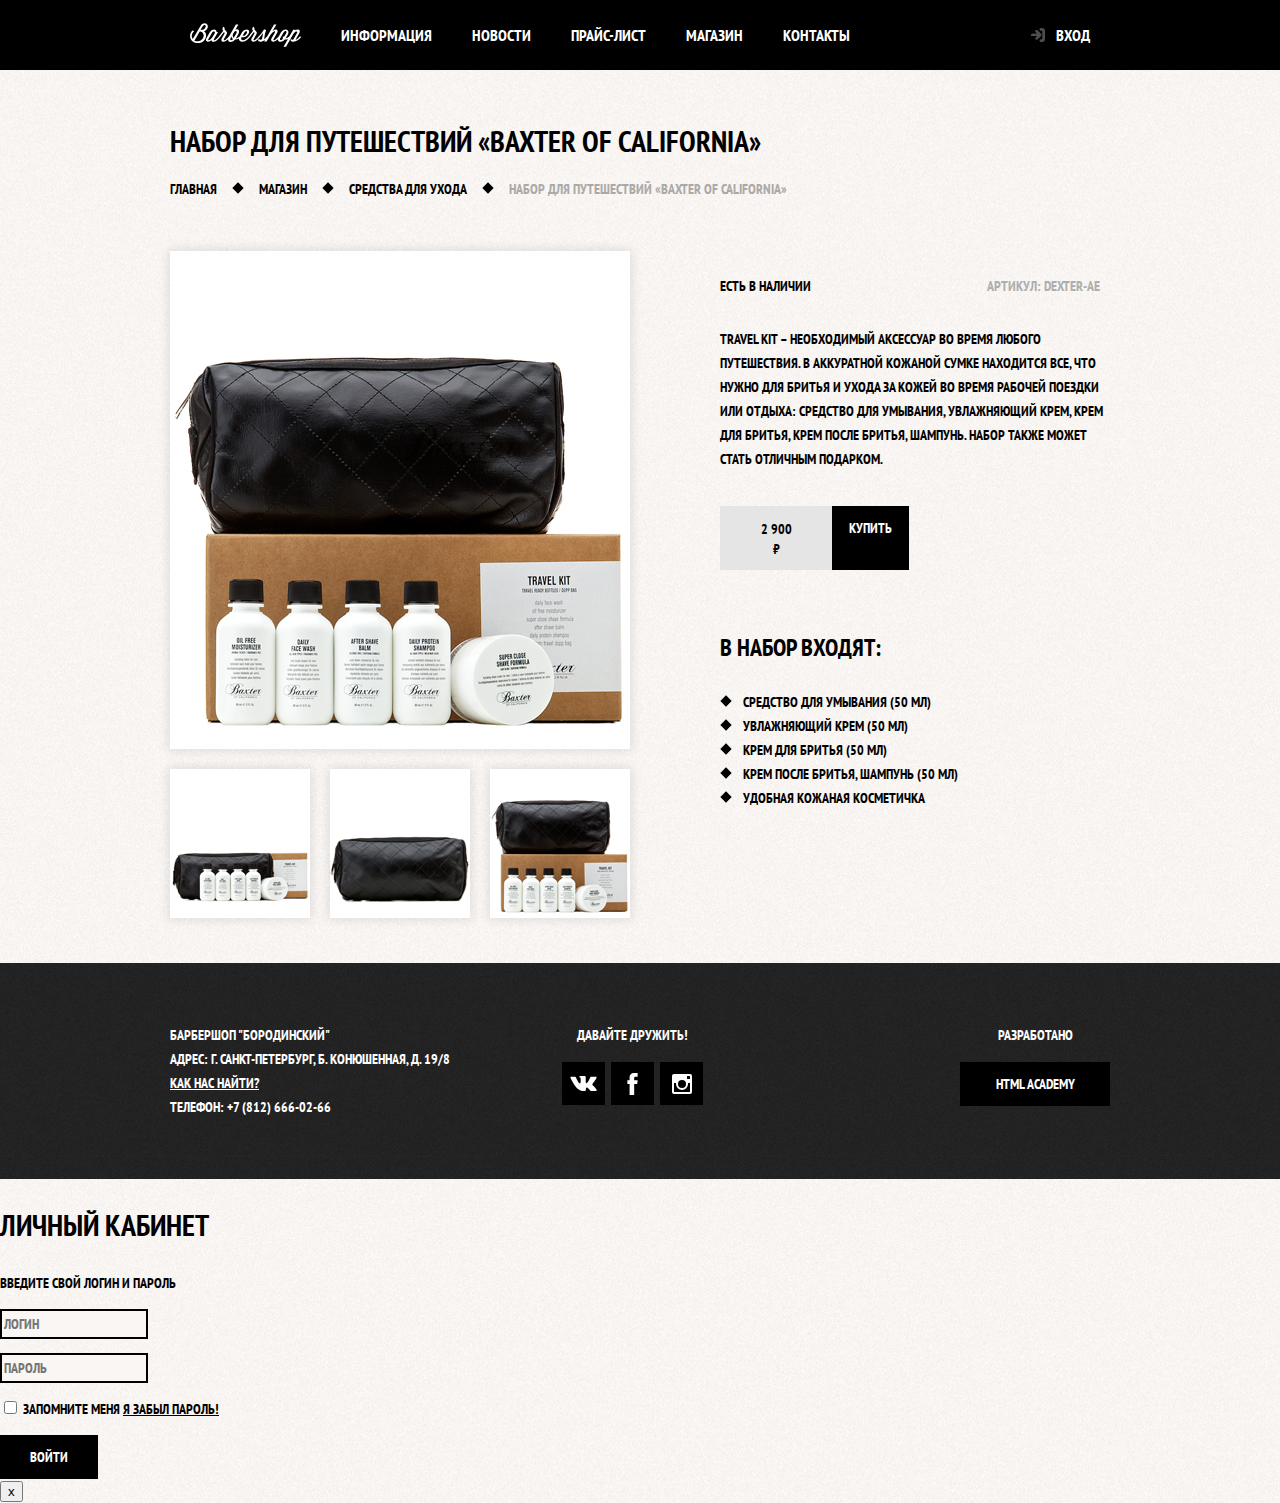
==== commit f2d6b167: "Декоратитивные элементы. Карточка товара." ====
--- a/catalog-item.html
+++ b/catalog-item.html
@@ -50,8 +50,10 @@
     
       <section class="product-info">
       <h2 class="visually-hidden">Описание товара</h2>
-      <p class="product-availability">Есть в наличиии</p>
-      <p class="product-article">Артикул: dexter-ae</p>
+      <div class="product-description">
+        <p class="product-availability">Есть в наличии</p>
+        <p class="product-article">Артикул: dexter-ae</p>
+      </div>
       <p class="product-text">Travel Kit – необходимый аксессуар во время любого путешествия. В аккуратной кожаной сумке находится все, что нужно для бритья и ухода за кожей во время рабочей поездки или отдыха: средство для умывания, увлажняющий крем, крем для бритья, крем после бритья, шампунь. Набор также может стать отличным подарком.</p>
       <p class="product-price">
         <b>2 900 &#8381;</b>
--- a/css/style.css
+++ b/css/style.css
@@ -715,6 +715,10 @@
 }
 
 .product-photo-preview {
+  display: flex;
+  padding: 0;
+  margin: 0;
+  
   list-style: none;
 }
 
@@ -723,11 +727,35 @@
 }
 
 .product-photo-preview li {
+  width: 140px;
+  height: 149px;
+  margin-right: 20px;
+  
   box-shadow: 0 0 10px 2px rgba(0, 0, 0, 0.1);
 }
 
+.product-photo-preview li:nth-child(3n) {
+  margin-right: 0;
+}
+
 .product-photo-full {
+  width: 460px;
+  height: 498px;
+  margin: 0;
+  margin-bottom: 20px;
+  
   box-shadow: 0 0 10px 2px rgba(0, 0, 0, 0.1);
+}
+
+.product-description {
+  display: flex;
+  justify-content: space-between;
+  padding-right: 10px;
+  margin-bottom: 29px;
+}
+
+.product-description  p {
+  width: 200px;
 }
 
 .product-article {
@@ -736,23 +764,77 @@
 }
 
 .product-price b {
+  width: 112px;
+  padding-top: 13px;
+  padding-left: 36px;
+  padding-right: 36px;
+  padding-bottom: 11px;
+  
   line-height: 20px;
   text-align: center;
   
   background-color: #e5e5e5;
+  
+  box-sizing: border-box;
+}
+
+.product-price .button {
+  padding-left: 17px;
+  padding-right: 17px;
 }
 
 .product-info{
   width: 390px;
+  padding-top: 23px;
+}
+
+.product-info p {
+  margin: 0;
 }
 
 .product-info h3 {
+  margin: 0;
+  margin-bottom: 27px;
+  
   font-size: 24px;
   line-height: 30px;
 }
 
+.product-info .product-text {
+  margin-bottom: 35px;
+}
+
+.product-info .product-price {
+  display: flex;
+  margin-bottom: 63px;
+}
+
 .product-info ul {
+  margin: 0;
+  padding: 0;
+  
   list-style: none;
+}
+
+.product-info li {
+  position: relative;
+  
+  padding-left: 23px;
+}
+
+.product-info li::before {
+  content: "";
+  
+  position: absolute;
+  top: 7px;
+  left: 2px;
+  
+  width: 8px;
+  height: 8px;
+  
+  background-color: #000000;
+  
+  transform: rotate(45deg);
 }
 
 .main-footer {
